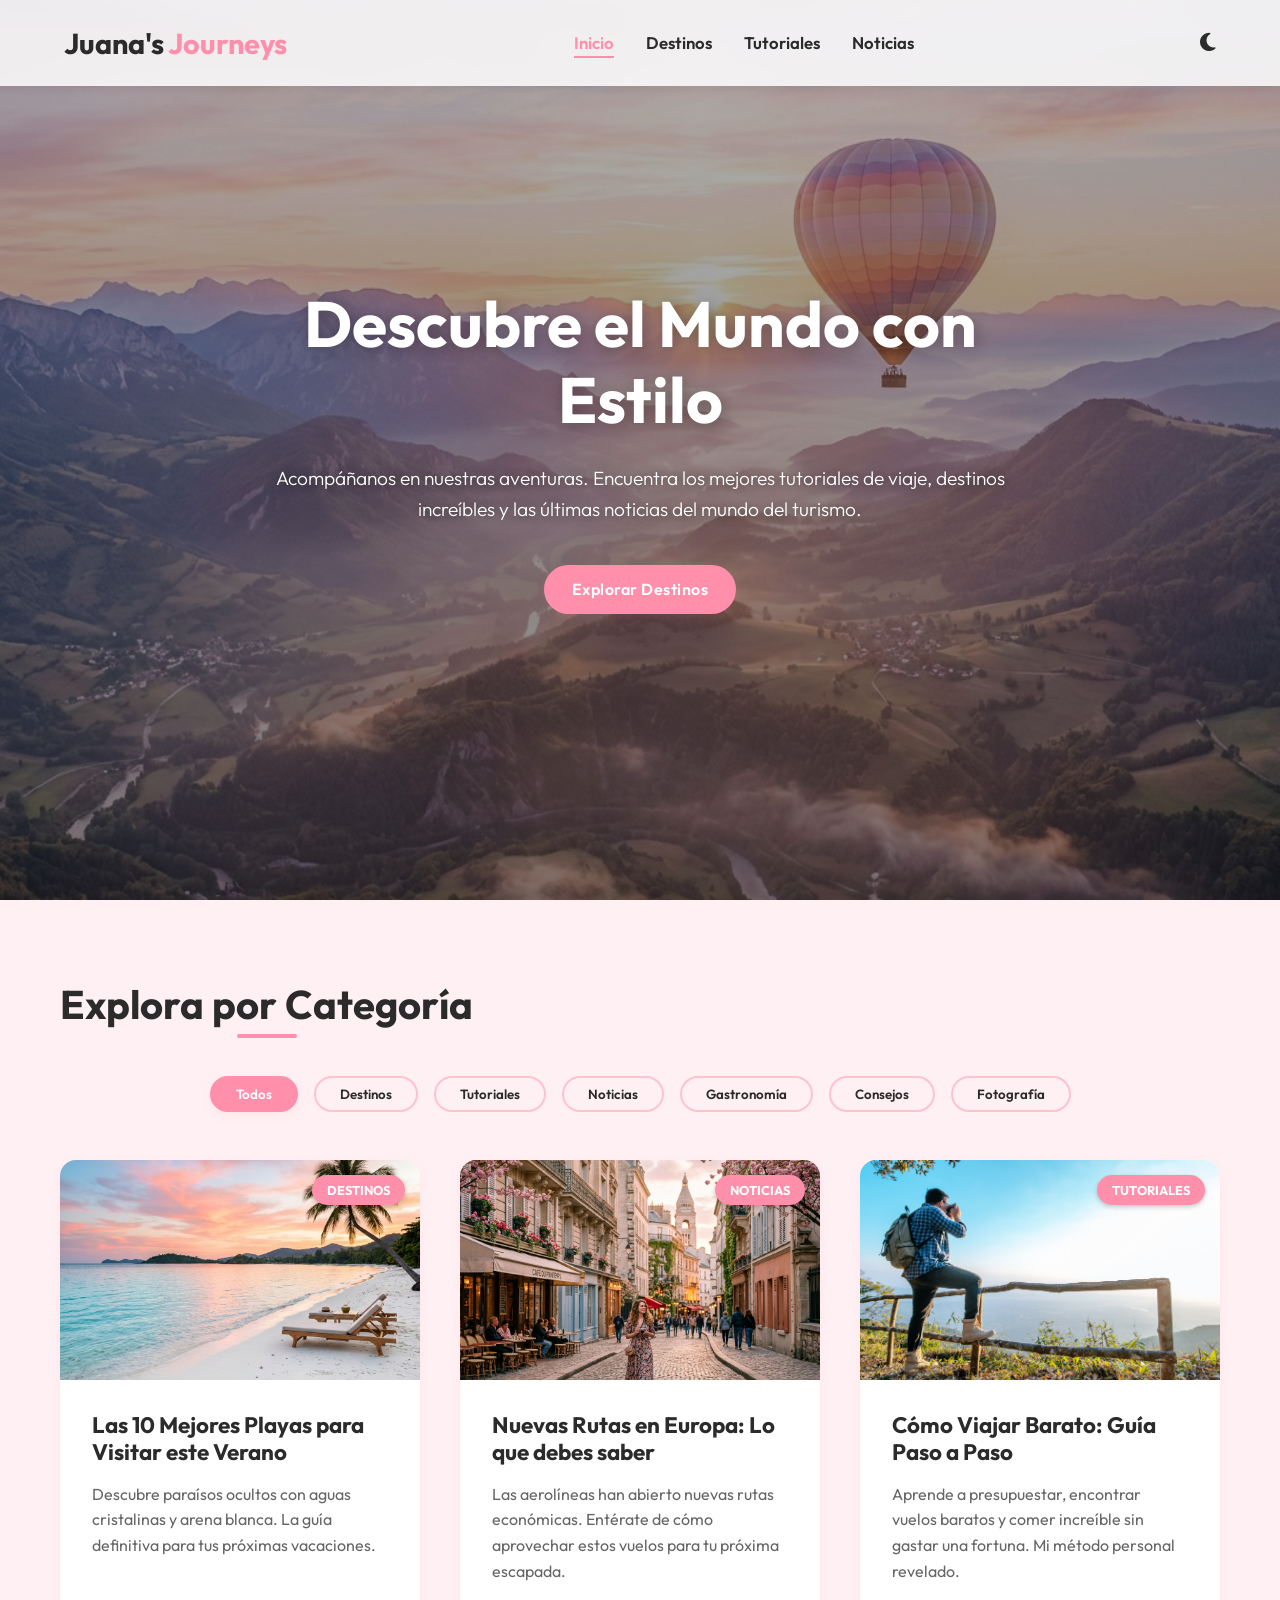
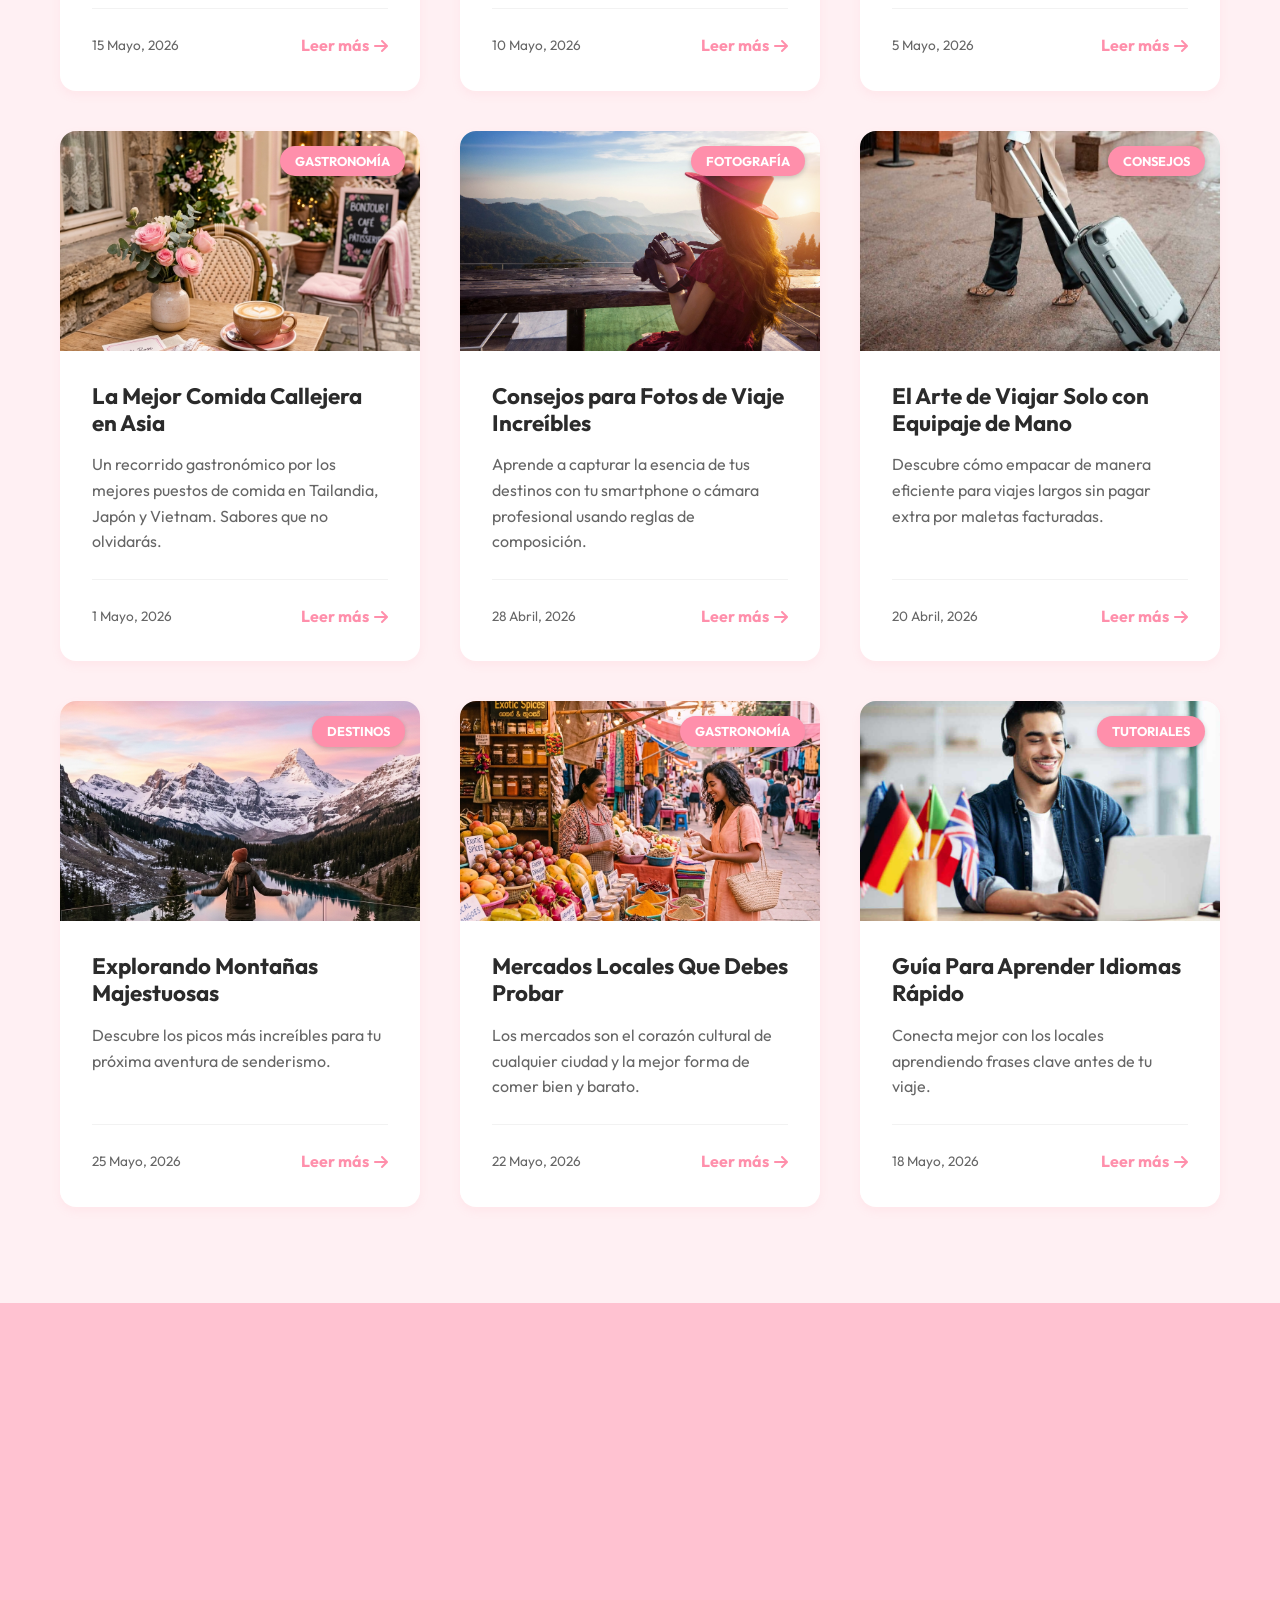
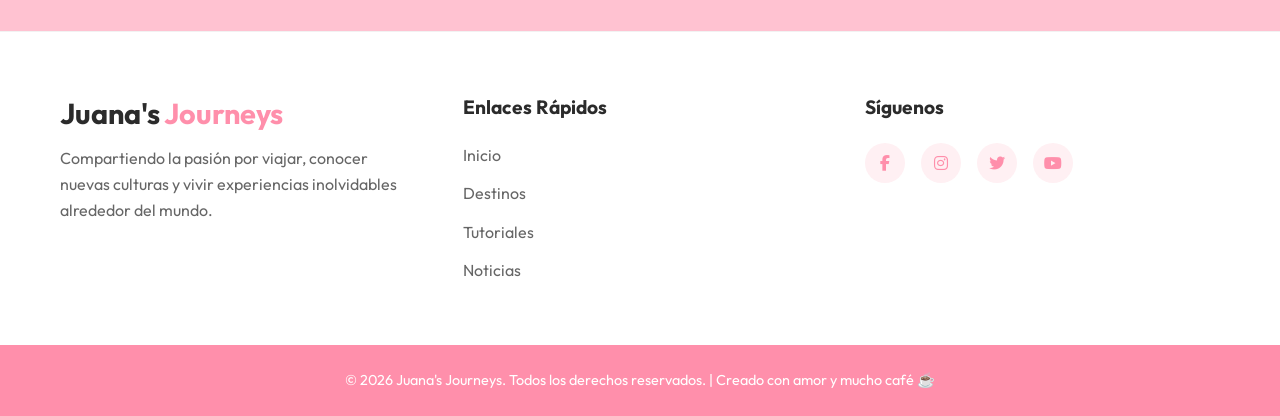
==== index.html @ 77679727 "Add files via upload" ====
<!DOCTYPE html>
<html lang="es">

<head>
    <meta charset="UTF-8">
    <meta name="viewport" content="width=device-width, initial-scale=1.0">
    <meta name="description"
        content="El blog de viajes con los mejores destinos, tutoriales y noticias. Descubre el mundo con estilo.">
    <meta name="keywords" content="viajes, turismo, destinos, blog de viajes, aventura">
    <title>Juana's Journeys | Blog de Viajes</title>
    <link href="https://fonts.googleapis.com/css2?family=Outfit:wght@300;400;600;700&display=swap" rel="stylesheet">
    <link rel="stylesheet" href="https://cdnjs.cloudflare.com/ajax/libs/font-awesome/6.4.0/css/all.min.css">
    <link rel="stylesheet" href="css/style.css">
</head>

<body>
    <header class="navbar">
        <div class="logo">Juana's <span>Journeys</span></div>
        <nav>
            <ul class="nav-links">
                <li><a href="#inicio" class="active">Inicio</a></li>
                <li><a href="#destinos">Destinos</a></li>
                <li><a href="#tutoriales">Tutoriales</a></li>
                <li><a href="#noticias">Noticias</a></li>
            </ul>
        </nav>
        <div class="nav-controls">
            <button id="theme-toggle" aria-label="Cambiar a modo oscuro">
                <i class="fas fa-moon"></i>
            </button>
            <div class="mobile-menu">
                <i class="fas fa-bars"></i>
            </div>
        </div>
    </header>

    <main>
        <!-- Hero Section -->
        <section id="inicio" class="hero">
            <div class="hero-content fade-in">
                <h1>Descubre el Mundo con Estilo</h1>
                <p>Acompáñanos en nuestras aventuras. Encuentra los mejores tutoriales de viaje, destinos increíbles y
                    las últimas noticias del mundo del turismo.</p>
                <a href="#destinos" class="btn-primary">Explorar Destinos</a>
            </div>
        </section>

        <!-- Filtros de Categorías -->
        <section class="categories container">
            <h2 class="section-title text-center">Explora por Categoría</h2>
            <div class="filter-buttons">
                <button class="filter-btn active" data-filter="all">Todos</button>
                <button class="filter-btn" data-filter="destinos">Destinos</button>
                <button class="filter-btn" data-filter="tutoriales">Tutoriales</button>
                <button class="filter-btn" data-filter="noticias">Noticias</button>
                <button class="filter-btn" data-filter="gastronomia">Gastronomía</button>
                <button class="filter-btn" data-filter="consejos">Consejos</button>
                <button class="filter-btn" data-filter="fotografia">Fotografía</button>
            </div>
        </section>

        <!-- Artículos -->
        <section id="destinos" class="articles container">
            <div class="grid">
                <!-- Artículo 1 -->
                <article class="card" data-category="destinos">
                    <div class="card-img-wrapper">
                        <img src="assets/images/beach.png" alt="Playa Paraíso" loading="lazy">
                        <span class="category-badge">Destinos</span>
                    </div>
                    <div class="card-content">
                        <h3>Las 10 Mejores Playas para Visitar este Verano</h3>
                        <p>Descubre paraísos ocultos con aguas cristalinas y arena blanca. La guía definitiva para tus
                            próximas vacaciones.</p>
                        <div class="card-footer">
                            <span class="date">15 Mayo, 2026</span>
                            <a href="playas.html" class="read-more">Leer más <i class="fas fa-arrow-right"></i></a>
                        </div>
                    </div>
                </article>

                <!-- Artículo 2 -->
                <article class="card" data-category="noticias">
                    <div class="card-img-wrapper">
                        <img src="assets/images/city.png" alt="Calle Europea" loading="lazy">
                        <span class="category-badge">Noticias</span>
                    </div>
                    <div class="card-content">
                        <h3>Nuevas Rutas en Europa: Lo que debes saber</h3>
                        <p>Las aerolíneas han abierto nuevas rutas económicas. Entérate de cómo aprovechar estos vuelos
                            para tu próxima escapada.</p>
                        <div class="card-footer">
                            <span class="date">10 Mayo, 2026</span>
                            <a href="rutas.html" class="read-more">Leer más <i class="fas fa-arrow-right"></i></a>
                        </div>
                    </div>
                </article>

                <!-- Artículo 3 -->
                <article class="card" data-category="tutoriales">
                    <div class="card-img-wrapper">
                        <img src="assets/images/Viajero.jpg" alt="Café acogedor" loading="lazy">
                        <span class="category-badge">Tutoriales</span>
                    </div>
                    <div class="card-content">
                        <h3>Cómo Viajar Barato: Guía Paso a Paso</h3>
                        <p>Aprende a presupuestar, encontrar vuelos baratos y comer increíble sin gastar una fortuna. Mi
                            método personal revelado.</p>
                        <div class="card-footer">
                            <span class="date">5 Mayo, 2026</span>
                            <a href="viajar-barato.html" class="read-more">Leer más <i
                                    class="fas fa-arrow-right"></i></a>
                        </div>
                    </div>
                </article>

                <!-- Artículo 4 -->
                <article class="card" data-category="gastronomia">
                    <div class="card-img-wrapper">
                        <img src="assets/images/cafe.png" alt="Comida callejera" loading="lazy">
                        <span class="category-badge">Gastronomía</span>
                    </div>
                    <div class="card-content">
                        <h3>La Mejor Comida Callejera en Asia</h3>
                        <p>Un recorrido gastronómico por los mejores puestos de comida en Tailandia, Japón y Vietnam.
                            Sabores que no olvidarás.</p>
                        <div class="card-footer">
                            <span class="date">1 Mayo, 2026</span>
                            <a href="comida.html" class="read-more">Leer más <i class="fas fa-arrow-right"></i></a>
                        </div>
                    </div>
                </article>

                <!-- Artículo 5 -->
                <article class="card" data-category="fotografia">
                    <div class="card-img-wrapper">
                        <img src="assets/images/FotoViaje.jpg" alt="Cámara fotográfica" loading="lazy">
                        <span class="category-badge">Fotografía</span>
                    </div>
                    <div class="card-content">
                        <h3>Consejos para Fotos de Viaje Increíbles</h3>
                        <p>Aprende a capturar la esencia de tus destinos con tu smartphone o cámara profesional usando
                            reglas de composición.</p>
                        <div class="card-footer">
                            <span class="date">28 Abril, 2026</span>
                            <a href="fotos.html" class="read-more">Leer más <i class="fas fa-arrow-right"></i></a>
                        </div>
                    </div>
                </article>

                <!-- Artículo 6 -->
                <article class="card" data-category="consejos">
                    <div class="card-img-wrapper">
                        <img src="assets/images/maletaSolo.jpg" alt="Equipaje ligero" loading="lazy">
                        <span class="category-badge">Consejos</span>
                    </div>
                    <div class="card-content">
                        <h3>El Arte de Viajar Solo con Equipaje de Mano</h3>
                        <p>Descubre cómo empacar de manera eficiente para viajes largos sin pagar extra por maletas
                            facturadas.</p>
                        <div class="card-footer">
                            <span class="date">20 Abril, 2026</span>
                            <a href="equipaje.html" class="read-more">Leer más <i class="fas fa-arrow-right"></i></a>
                        </div>
                    </div>
                </article>

                <!-- Artículo 7 -->
                <article class="card" data-category="destinos">
                    <div class="card-img-wrapper">
                        <img src="assets/images/mountain.png" alt="Montañas" loading="lazy">
                        <span class="category-badge">Destinos</span>
                    </div>
                    <div class="card-content">
                        <h3>Explorando Montañas Majestuosas</h3>
                        <p>Descubre los picos más increíbles para tu próxima aventura de senderismo.</p>
                        <div class="card-footer">
                            <span class="date">25 Mayo, 2026</span>
                            <a href="montanas.html" class="read-more">Leer más <i class="fas fa-arrow-right"></i></a>
                        </div>
                    </div>
                </article>

                <!-- Artículo 8 -->
                <article class="card" data-category="gastronomia">
                    <div class="card-img-wrapper">
                        <img src="assets/images/market.png" alt="Mercado" loading="lazy">
                        <span class="category-badge">Gastronomía</span>
                    </div>
                    <div class="card-content">
                        <h3>Mercados Locales Que Debes Probar</h3>
                        <p>Los mercados son el corazón cultural de cualquier ciudad y la mejor forma de comer bien y
                            barato.</p>
                        <div class="card-footer">
                            <span class="date">22 Mayo, 2026</span>
                            <a href="mercados.html" class="read-more">Leer más <i class="fas fa-arrow-right"></i></a>
                        </div>
                    </div>
                </article>

                <!-- Artículo 9 -->
                <article class="card" data-category="tutoriales">
                    <div class="card-img-wrapper">
                        <img src="assets/images/aprenderidiomas.jpg" alt="Café y estudio" loading="lazy">
                        <span class="category-badge">Tutoriales</span>
                    </div>
                    <div class="card-content">
                        <h3>Guía Para Aprender Idiomas Rápido</h3>
                        <p>Conecta mejor con los locales aprendiendo frases clave antes de tu viaje.</p>
                        <div class="card-footer">
                            <span class="date">18 Mayo, 2026</span>
                            <a href="idiomas.html" class="read-more">Leer más <i class="fas fa-arrow-right"></i></a>
                        </div>
                    </div>
                </article>
            </div>
        </section>

        <!-- Newsletter Section -->
        <section class="newsletter">
            <div class="container text-center fade-in">
                <h2>Únete a nuestra comunidad</h2>
                <p>Recibe los mejores consejos, noticias y ofertas de viaje directamente en tu correo.</p>
                <form class="newsletter-form">
                    <input type="email" placeholder="Tu correo electrónico" required>
                    <button type="submit" class="btn-primary">Suscribirse</button>
                </form>
            </div>
        </section>
    </main>

    <footer>
        <div class="container footer-content">
            <div class="footer-brand">
                <h2>Juana's <span>Journeys</span></h2>
                <p>Compartiendo la pasión por viajar, conocer nuevas culturas y vivir experiencias inolvidables
                    alrededor del mundo.</p>
            </div>
            <div class="footer-links">
                <h3>Enlaces Rápidos</h3>
                <ul>
                    <li><a href="#inicio">Inicio</a></li>
                    <li><a href="#destinos">Destinos</a></li>
                    <li><a href="#tutoriales">Tutoriales</a></li>
                    <li><a href="#noticias">Noticias</a></li>
                </ul>
            </div>
            <div class="footer-social">
                <h3>Síguenos</h3>
                <div class="social-icons">
                    <a href="https://facebook.com" target="_blank" aria-label="Facebook"><i
                            class="fab fa-facebook-f"></i></a>
                    <a href="https://instagram.com" target="_blank" aria-label="Instagram"><i
                            class="fab fa-instagram"></i></a>
                    <a href="https://twitter.com" target="_blank" aria-label="Twitter"><i
                            class="fab fa-twitter"></i></a>
                    <a href="https://youtube.com" target="_blank" aria-label="YouTube"><i
                            class="fab fa-youtube"></i></a>
                </div>
            </div>
        </div>
        <div class="footer-bottom">
            <p>&copy; 2026 Juana's Journeys. Todos los derechos reservados. | Creado con amor y mucho café ☕</p>
        </div>
    </footer>

    <script src="js/script.js"></script>
</body>

</html>
---- css/style.css ----
/* 
  ===========================================
  DESIGN SYSTEM & VARIABLES
  ===========================================
*/
:root {
    /* Color Palette - Light Mode (Pastel Pink Theme) */
    --primary-color: #FF8FAB; /* Vibrant pastel pink */
    --primary-light: #FFC2D1; /* Lighter pink for hover/backgrounds */
    --primary-dark: #FB6F92; /* Darker pink for active states */
    
    --bg-color: #FFF0F3; /* Very light pink background */
    --bg-card: #FFFFFF; /* White for cards */
    --bg-navbar: rgba(255, 255, 255, 0.85);
    
    --text-color: #2b2b2b;
    --text-light: #666666;
    
    --shadow-sm: 0 4px 10px rgba(255, 143, 171, 0.1);
    --shadow-md: 0 10px 25px rgba(255, 143, 171, 0.2);
    --shadow-lg: 0 20px 40px rgba(255, 143, 171, 0.25);
    
    --transition: all 0.3s cubic-bezier(0.25, 0.8, 0.25, 1);
    --border-radius: 16px;
    
    /* Typography */
    --font-main: 'Outfit', sans-serif;
}

/* Dark Mode Variables */
[data-theme="dark"] {
    --primary-color: #FF8FAB;
    --primary-light: #FB6F92;
    --primary-dark: #FFE5EC;
    
    --bg-color: #121212;
    --bg-card: #1e1e1e;
    --bg-navbar: rgba(18, 18, 18, 0.85);
    
    --text-color: #f1f1f1;
    --text-light: #b3b3b3;
    
    --shadow-sm: 0 4px 10px rgba(0, 0, 0, 0.3);
    --shadow-md: 0 10px 25px rgba(0, 0, 0, 0.5);
    --shadow-lg: 0 20px 40px rgba(0, 0, 0, 0.6);
}

/* 
  ===========================================
  RESET & GLOBAL STYLES
  ===========================================
*/
* {
    margin: 0;
    padding: 0;
    box-sizing: border-box;
}

html {
    scroll-behavior: smooth;
}

body {
    font-family: var(--font-main);
    background-color: var(--bg-color);
    color: var(--text-color);
    line-height: 1.6;
    transition: background-color var(--transition), color var(--transition);
}

a {
    text-decoration: none;
    color: inherit;
    transition: color var(--transition);
}

ul {
    list-style: none;
}

img {
    max-width: 100%;
    display: block;
}

.container {
    max-width: 1200px;
    margin: 0 auto;
    padding: 0 20px;
}

.text-center {
    text-align: center;
}

/* Buttons */
.btn-primary {
    display: inline-block;
    background-color: var(--primary-color);
    color: #fff;
    padding: 12px 28px;
    border-radius: 30px;
    font-weight: 600;
    letter-spacing: 0.5px;
    border: none;
    cursor: pointer;
    transition: var(--transition);
    box-shadow: var(--shadow-sm);
}

.btn-primary:hover {
    background-color: var(--primary-dark);
    transform: translateY(-2px);
    box-shadow: var(--shadow-md);
    color: #fff;
}

/* 
  ===========================================
  TYPOGRAPHY
  ===========================================
*/
h1, h2, h3, h4 {
    font-weight: 700;
    line-height: 1.2;
    margin-bottom: 1rem;
}

.section-title {
    font-size: 2.5rem;
    margin-bottom: 3rem;
    position: relative;
    display: inline-block;
}

.section-title::after {
    content: '';
    position: absolute;
    bottom: -10px;
    left: 50%;
    transform: translateX(-50%);
    width: 60px;
    height: 4px;
    background-color: var(--primary-color);
    border-radius: 2px;
}

/* 
  ===========================================
  NAVBAR
  ===========================================
*/
.navbar {
    position: fixed;
    top: 0;
    left: 0;
    width: 100%;
    display: flex;
    justify-content: space-between;
    align-items: center;
    padding: 20px 5%;
    background-color: var(--bg-navbar);
    backdrop-filter: blur(10px);
    -webkit-backdrop-filter: blur(10px);
    z-index: 1000;
    box-shadow: 0 2px 10px rgba(0, 0, 0, 0.05);
    transition: padding var(--transition), background-color var(--transition);
}

.navbar.scrolled {
    padding: 12px 5%;
    box-shadow: var(--shadow-sm);
}

.logo {
    font-size: 1.8rem;
    font-weight: 700;
    color: var(--text-color);
}

.logo span {
    color: var(--primary-color);
}

.nav-links {
    display: flex;
    gap: 2rem;
}

.nav-links a {
    font-weight: 600;
    font-size: 1.05rem;
    position: relative;
}

.nav-links a::after {
    content: '';
    position: absolute;
    bottom: -5px;
    left: 0;
    width: 0;
    height: 2px;
    background-color: var(--primary-color);
    transition: var(--transition);
}

.nav-links a:hover::after,
.nav-links a.active::after {
    width: 100%;
}

.nav-links a:hover,
.nav-links a.active {
    color: var(--primary-color);
}

.nav-controls {
    display: flex;
    align-items: center;
    gap: 1.5rem;
}

#theme-toggle {
    background: none;
    border: none;
    font-size: 1.3rem;
    color: var(--text-color);
    cursor: pointer;
    transition: var(--transition);
}

#theme-toggle:hover {
    color: var(--primary-color);
    transform: rotate(15deg);
}

.mobile-menu {
    display: none;
    font-size: 1.5rem;
    cursor: pointer;
}

/* 
  ===========================================
  HERO SECTION
  ===========================================
*/
.hero {
    height: 100vh;
    min-height: 600px;
    background-image: linear-gradient(rgba(0, 0, 0, 0.3), rgba(0, 0, 0, 0.5)), url('../assets/images/hero.png');
    background-size: cover;
    background-position: center;
    background-attachment: fixed;
    display: flex;
    align-items: center;
    justify-content: center;
    text-align: center;
    padding: 0 20px;
    position: relative;
    margin-bottom: 5rem;
}

.hero-content {
    max-width: 800px;
    color: #fff;
}

.hero h1 {
    font-size: clamp(3rem, 5vw, 5rem);
    margin-bottom: 1.5rem;
    text-shadow: 2px 2px 15px rgba(0,0,0,0.3);
}

.hero p {
    font-size: 1.2rem;
    margin-bottom: 2.5rem;
    text-shadow: 1px 1px 10px rgba(0,0,0,0.5);
    font-weight: 300;
}

/* 
  ===========================================
  CATEGORIES & FILTERS
  ===========================================
*/
.categories {
    margin-bottom: 3rem;
}

.filter-buttons {
    display: flex;
    justify-content: center;
    flex-wrap: wrap;
    gap: 1rem;
}

.filter-btn {
    padding: 8px 24px;
    background-color: transparent;
    border: 2px solid var(--primary-light);
    color: var(--text-color);
    border-radius: 30px;
    font-family: inherit;
    font-weight: 600;
    cursor: pointer;
    transition: var(--transition);
}

.filter-btn:hover,
.filter-btn.active {
    background-color: var(--primary-color);
    border-color: var(--primary-color);
    color: #fff;
    box-shadow: var(--shadow-sm);
}

/* 
  ===========================================
  ARTICLES GRID (CARDS)
  ===========================================
*/
.articles {
    margin-bottom: 6rem;
}

.grid {
    display: grid;
    grid-template-columns: repeat(auto-fill, minmax(320px, 1fr));
    gap: 2.5rem;
}

.card {
    background-color: var(--bg-card);
    border-radius: var(--border-radius);
    overflow: hidden;
    box-shadow: var(--shadow-sm);
    transition: var(--transition);
    display: flex;
    flex-direction: column;
    height: 100%;
}

.card:hover {
    transform: translateY(-10px);
    box-shadow: var(--shadow-lg);
}

.card-img-wrapper {
    position: relative;
    height: 220px;
    overflow: hidden;
}

.card-img-wrapper img {
    width: 100%;
    height: 100%;
    object-fit: cover;
    transition: transform 0.5s ease;
}

.card:hover .card-img-wrapper img {
    transform: scale(1.05);
}

.category-badge {
    position: absolute;
    top: 15px;
    right: 15px;
    background-color: var(--primary-color);
    color: #fff;
    padding: 5px 15px;
    border-radius: 20px;
    font-size: 0.8rem;
    font-weight: 700;
    text-transform: uppercase;
    box-shadow: 0 2px 5px rgba(0,0,0,0.2);
}

.card-content {
    padding: 2rem;
    flex-grow: 1;
    display: flex;
    flex-direction: column;
}

.card-content h3 {
    font-size: 1.4rem;
    margin-bottom: 1rem;
}

.card-content p {
    color: var(--text-light);
    margin-bottom: 1.5rem;
    flex-grow: 1;
}

.card-footer {
    display: flex;
    justify-content: space-between;
    align-items: center;
    border-top: 1px solid rgba(0,0,0,0.05);
    padding-top: 1.5rem;
    margin-top: auto;
}

[data-theme="dark"] .card-footer {
    border-top: 1px solid rgba(255,255,255,0.05);
}

.date {
    font-size: 0.85rem;
    color: var(--text-light);
}

.read-more {
    font-weight: 700;
    color: var(--primary-color);
    display: flex;
    align-items: center;
    gap: 5px;
}

.read-more i {
    transition: transform 0.3s ease;
}

.read-more:hover i {
    transform: translateX(5px);
}

/* 
  ===========================================
  NEWSLETTER
  ===========================================
*/
.newsletter {
    background-color: var(--primary-light);
    padding: 5rem 0;
    color: #2b2b2b; /* Siempre oscuro para contraste */
}

[data-theme="dark"] .newsletter {
    background-color: #2d1b20;
    color: #f1f1f1;
}

.newsletter h2 {
    font-size: 2.2rem;
    margin-bottom: 1rem;
}

.newsletter p {
    margin-bottom: 2rem;
    font-size: 1.1rem;
}

.newsletter-form {
    display: flex;
    justify-content: center;
    gap: 10px;
    max-width: 500px;
    margin: 0 auto;
}

.newsletter-form input {
    flex-grow: 1;
    padding: 15px 20px;
    border: none;
    border-radius: 30px;
    font-family: inherit;
    font-size: 1rem;
    outline: none;
    box-shadow: var(--shadow-sm);
}

/* 
  ===========================================
  FOOTER
  ===========================================
*/
footer {
    background-color: #ffffff;
    padding-top: 4rem;
    border-top: 1px solid rgba(0,0,0,0.05);
}

[data-theme="dark"] footer {
    background-color: #1a1a1a;
    border-top: 1px solid rgba(255,255,255,0.05);
}

.footer-content {
    display: grid;
    grid-template-columns: repeat(auto-fit, minmax(250px, 1fr));
    gap: 3rem;
    margin-bottom: 3rem;
}

.footer-brand h2 {
    font-size: 1.8rem;
    margin-bottom: 1rem;
}

.footer-brand span {
    color: var(--primary-color);
}

.footer-brand p {
    color: var(--text-light);
}

.footer-links h3, .footer-social h3 {
    margin-bottom: 1.5rem;
    font-size: 1.2rem;
}

.footer-links ul li {
    margin-bottom: 0.8rem;
}

.footer-links a {
    color: var(--text-light);
}

.footer-links a:hover {
    color: var(--primary-color);
    padding-left: 5px;
}

.social-icons {
    display: flex;
    gap: 1rem;
}

.social-icons a {
    display: flex;
    align-items: center;
    justify-content: center;
    width: 40px;
    height: 40px;
    background-color: var(--bg-color);
    border-radius: 50%;
    color: var(--primary-color);
    transition: var(--transition);
}

.social-icons a:hover {
    background-color: var(--primary-color);
    color: #fff;
    transform: translateY(-3px);
}

.footer-bottom {
    text-align: center;
    padding: 1.5rem;
    background-color: var(--primary-color);
    color: #fff;
    font-size: 0.9rem;
}

/* 
  ===========================================
  ANIMATIONS
  ===========================================
*/
.fade-in {
    opacity: 0;
    transform: translateY(30px);
    transition: opacity 0.8s ease, transform 0.8s ease;
}

.fade-in.appear {
    opacity: 1;
    transform: translateY(0);
}

/* 
  ===========================================
  RESPONSIVE
  ===========================================
*/
@media (max-width: 768px) {
    .nav-links {
        display: none;
    }
    
    .mobile-menu {
        display: block;
    }
    
    .newsletter-form {
        flex-direction: column;
    }
    
    .newsletter-form button {
        width: 100%;
    }
}
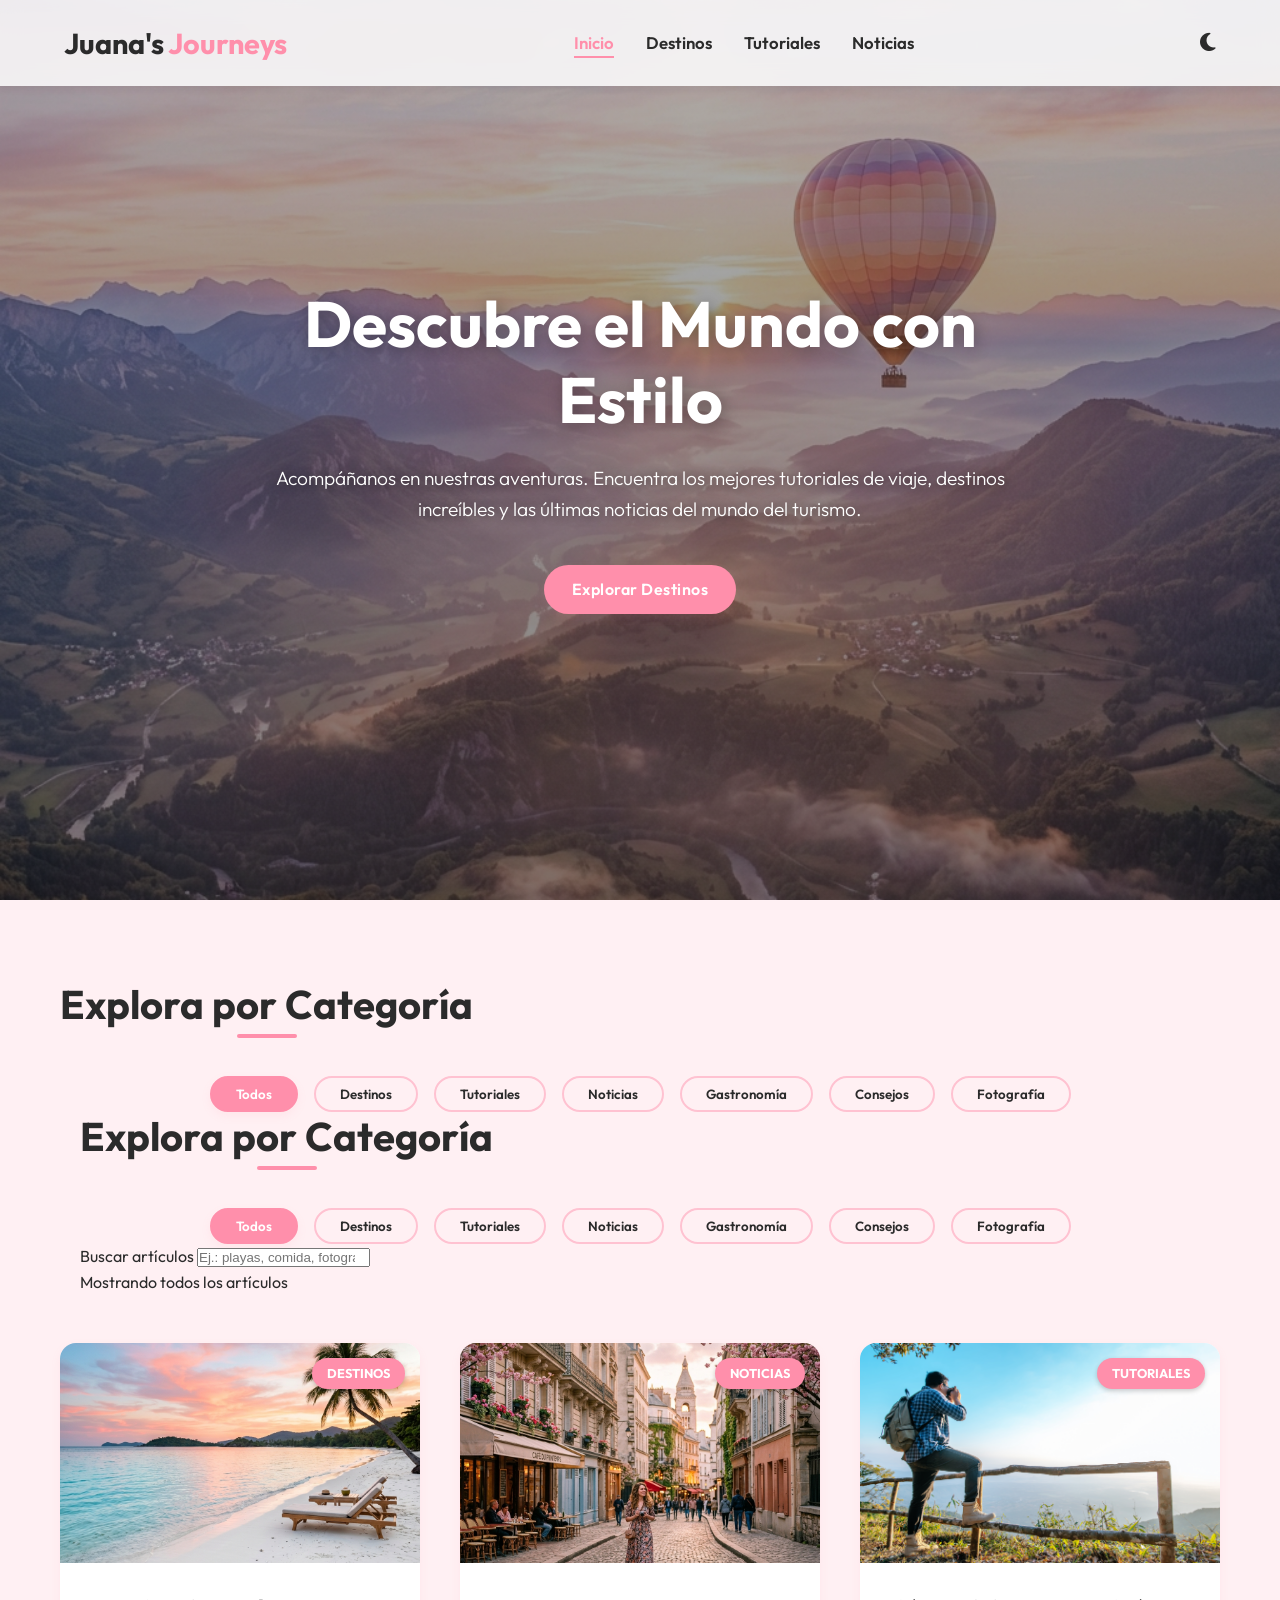
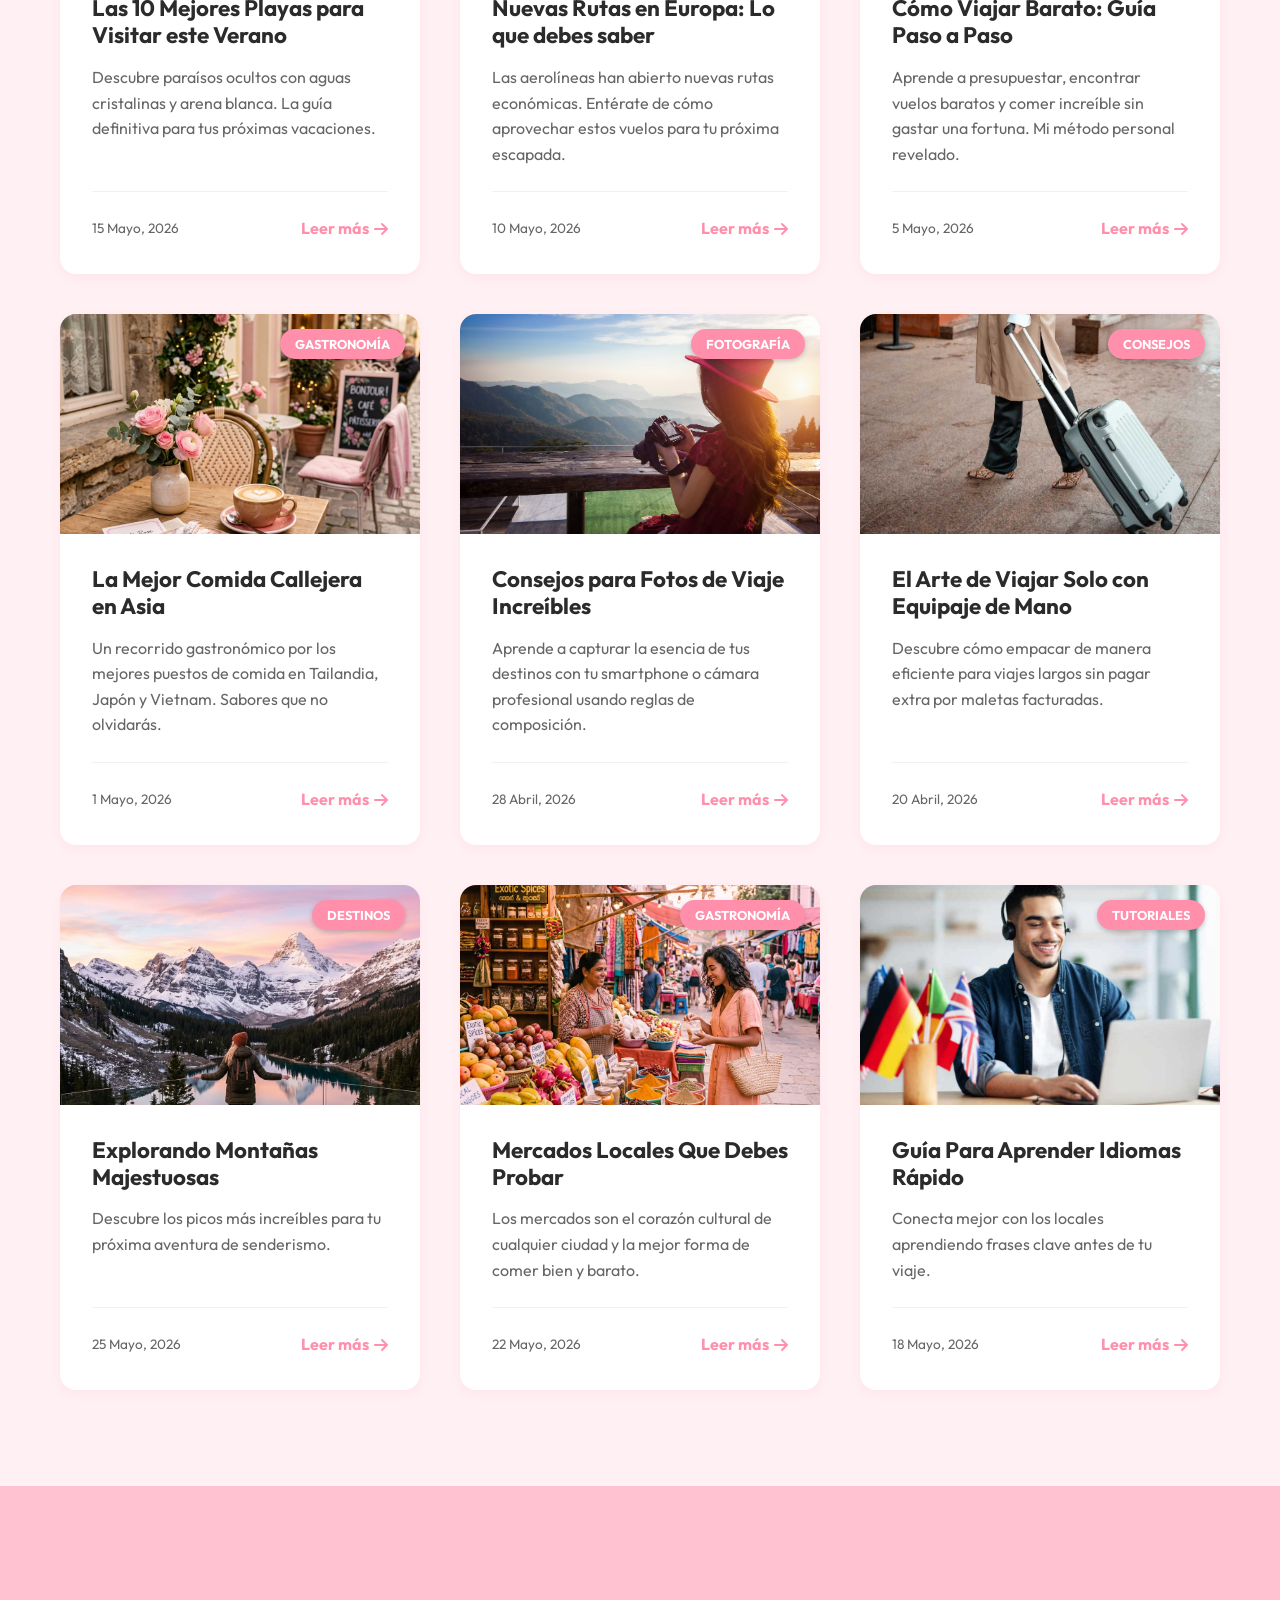
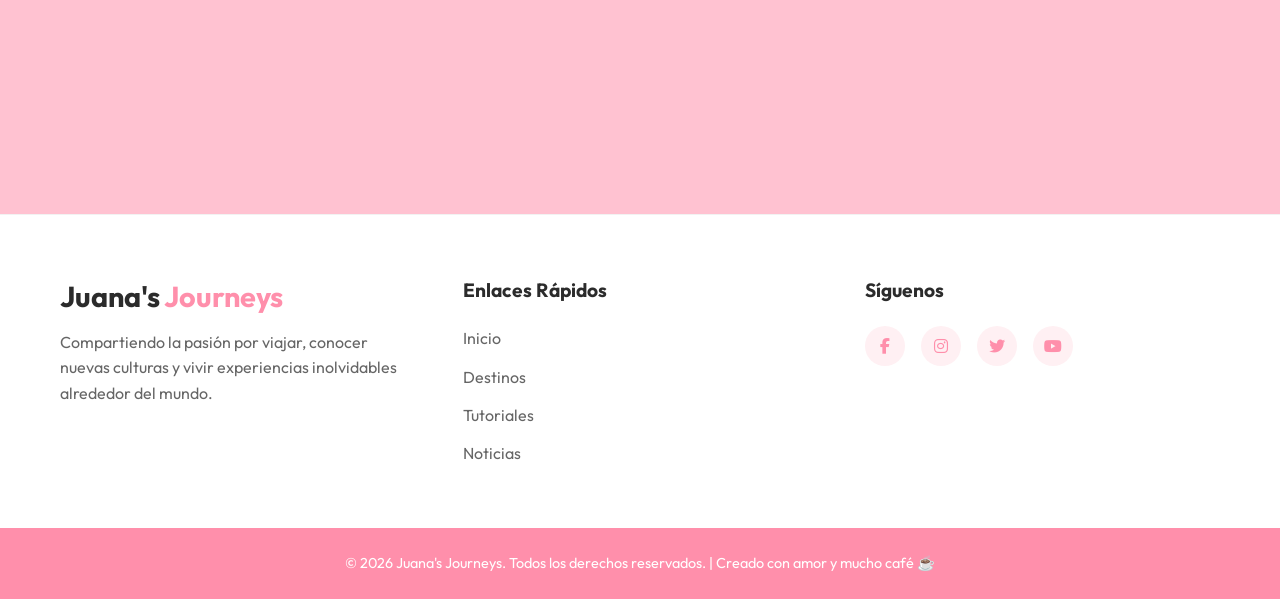
==== commit 77f69c68: "Update index.html" ====
--- a/index.html
+++ b/index.html
@@ -57,6 +57,41 @@
                 <button class="filter-btn" data-filter="consejos">Consejos</button>
                 <button class="filter-btn" data-filter="fotografia">Fotografía</button>
             </div>
+            
+        <!-- Filtros de Categorías y Buscador -->
+        <section class="categories container">
+            <h2 class="section-title text-center">Explora por Categoría</h2>
+
+            <div class="filter-buttons">
+                <button class="filter-btn active" data-filter="all">Todos</button>
+                <button class="filter-btn" data-filter="destinos">Destinos</button>
+                <button class="filter-btn" data-filter="tutoriales">Tutoriales</button>
+                <button class="filter-btn" data-filter="noticias">Noticias</button>
+                <button class="filter-btn" data-filter="gastronomia">Gastronomía</button>
+                <button class="filter-btn" data-filter="consejos">Consejos</button>
+                <button class="filter-btn" data-filter="fotografia">Fotografía</button>
+            </div>
+
+            <!-- Buscador de artículos -->
+            <div class="article-search">
+                <label for="search-input">Buscar artículos</label>
+                <input
+                    type="search"
+                    id="search-input"
+                    placeholder="Ej.: playas, comida, fotografía..."
+                    autocomplete="off"
+                >
+                <p id="results-count" aria-live="polite">
+                    Mostrando todos los artículos
+                </p>
+            </div>
+
+            <!-- Mensaje cuando no hay resultados -->
+            <p id="no-results" role="status" hidden>
+                No encontramos artículos con esos criterios.
+                Prueba otra búsqueda o selecciona otra categoría.
+            </p>
+        </section>
         </section>
 
         <!-- Artículos -->
@@ -267,4 +302,4 @@
     <script src="js/script.js"></script>
 </body>
 
-</html>+</html>
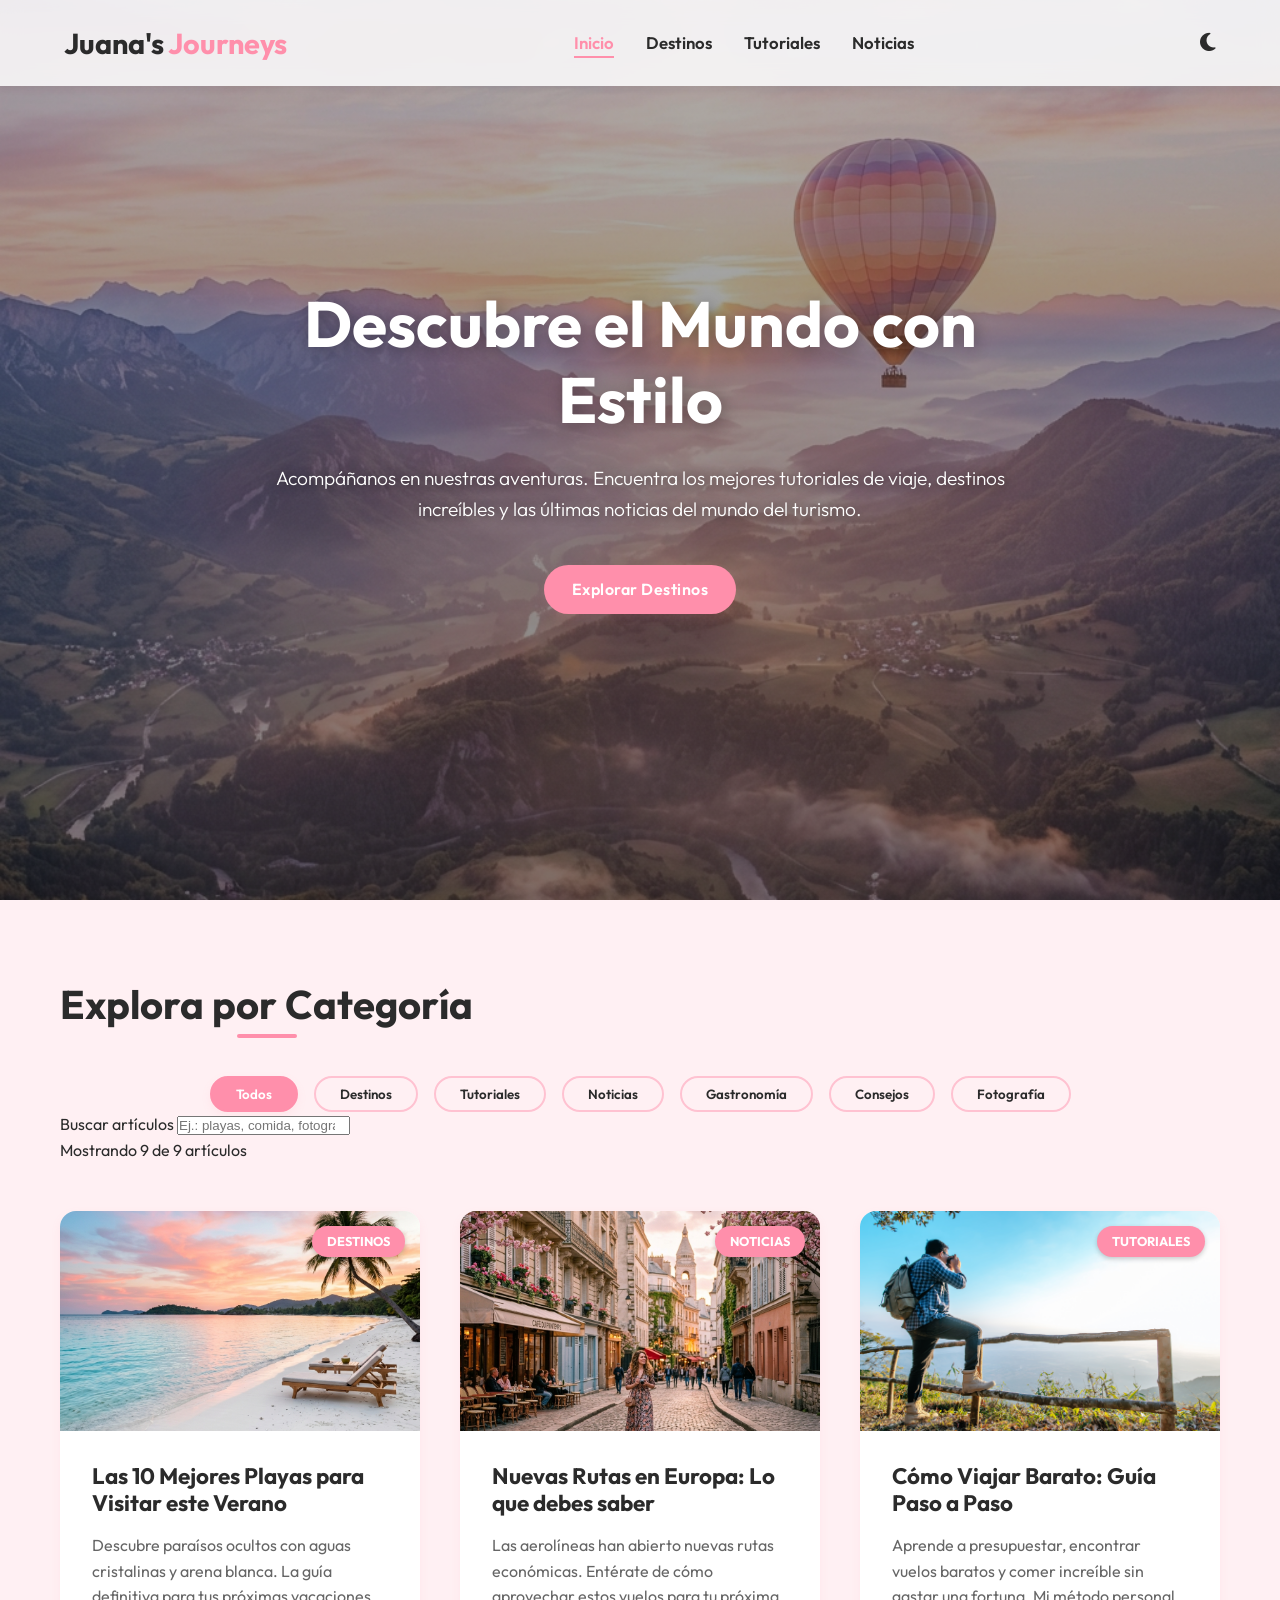
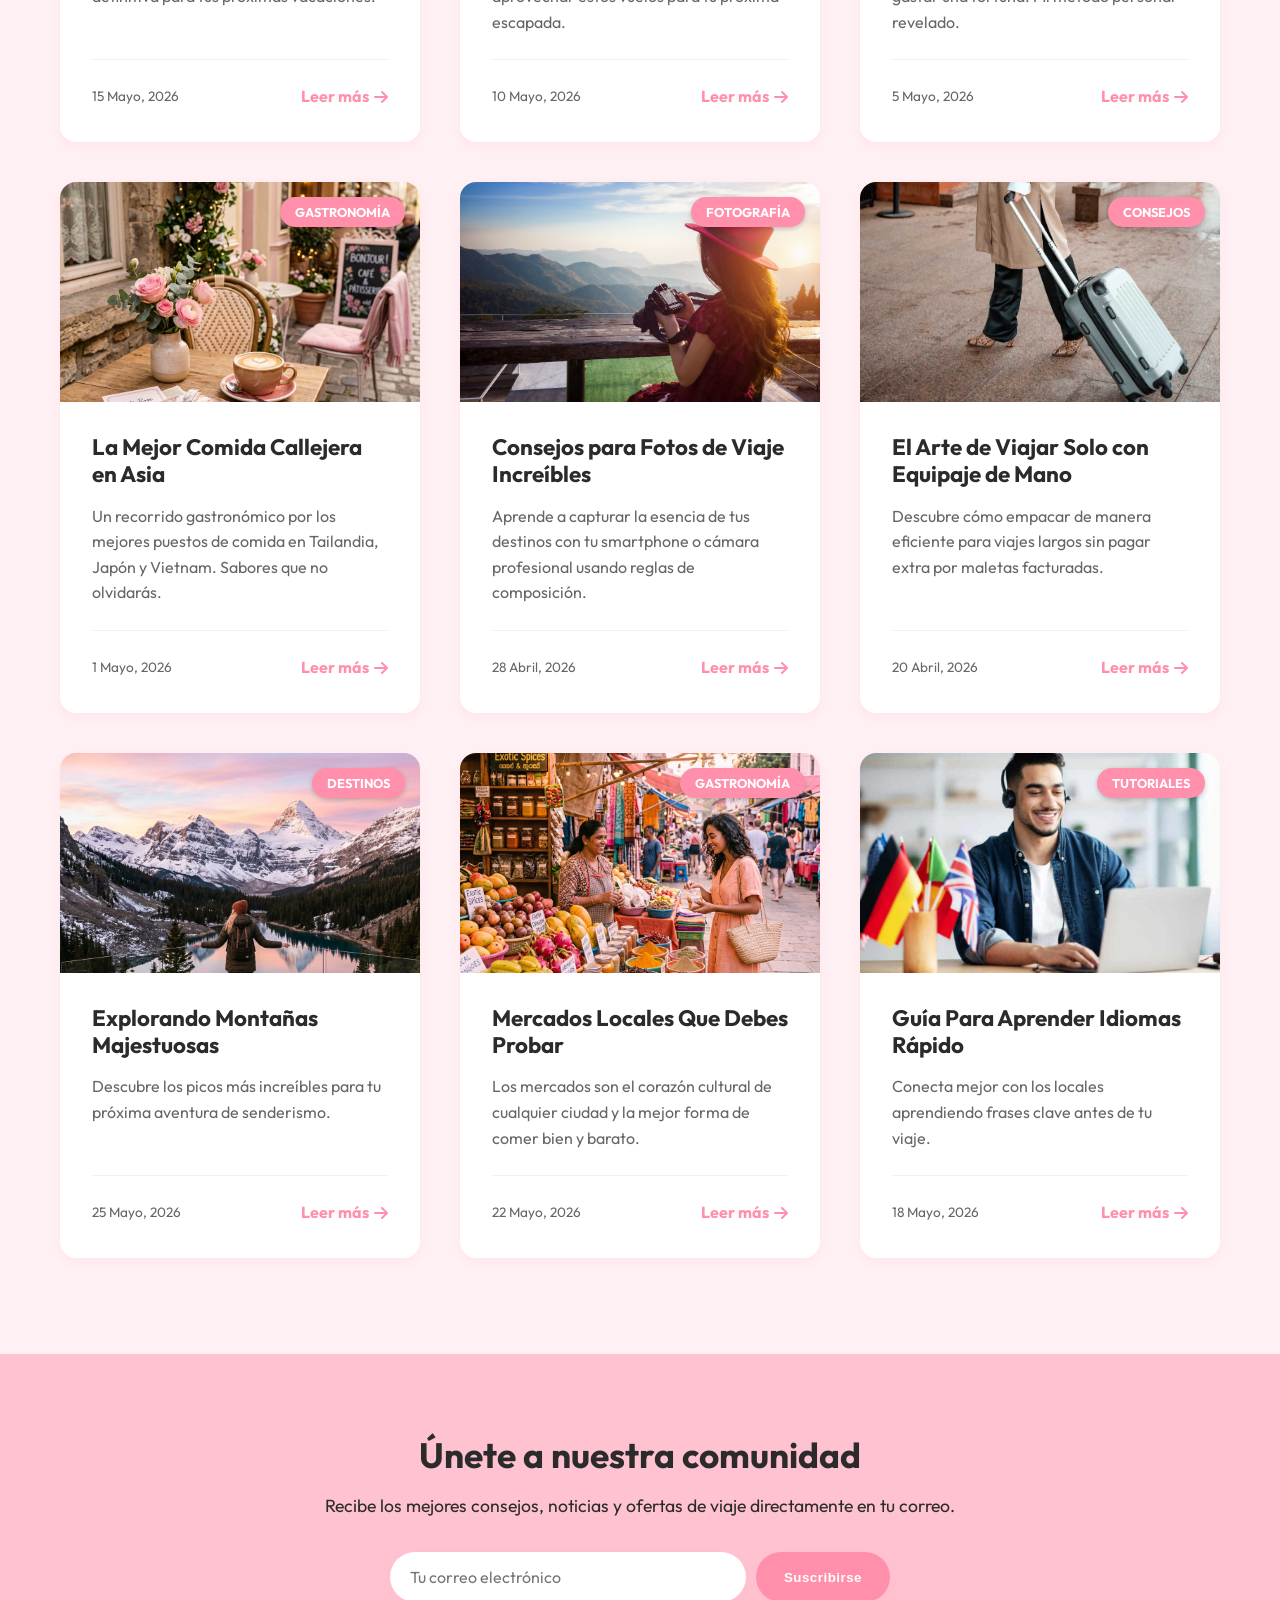
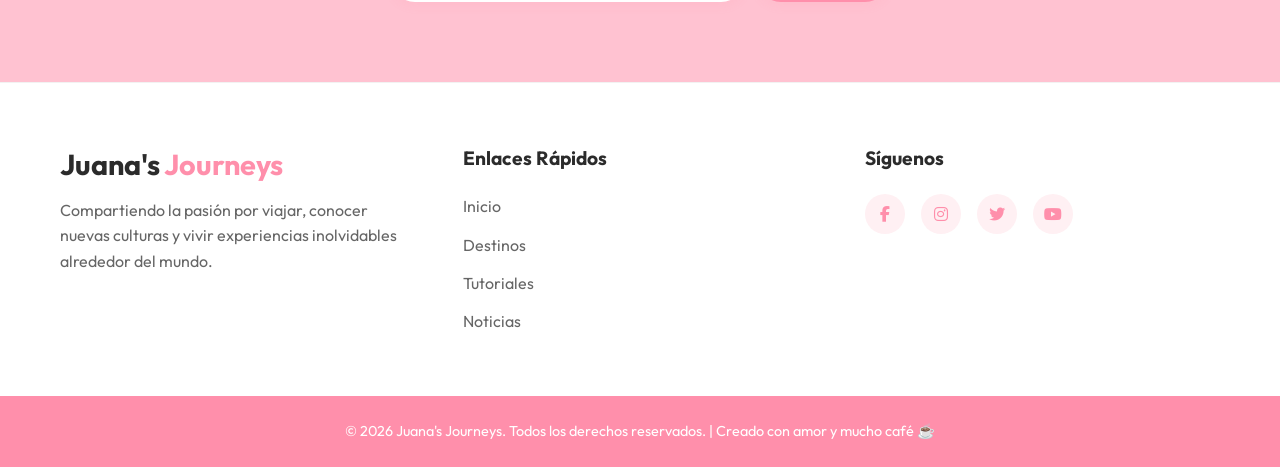
==== commit 76b15f8b: "Update index.html" ====
--- a/index.html
+++ b/index.html
@@ -44,19 +44,6 @@
                 <a href="#destinos" class="btn-primary">Explorar Destinos</a>
             </div>
         </section>
-
-        <!-- Filtros de Categorías -->
-        <section class="categories container">
-            <h2 class="section-title text-center">Explora por Categoría</h2>
-            <div class="filter-buttons">
-                <button class="filter-btn active" data-filter="all">Todos</button>
-                <button class="filter-btn" data-filter="destinos">Destinos</button>
-                <button class="filter-btn" data-filter="tutoriales">Tutoriales</button>
-                <button class="filter-btn" data-filter="noticias">Noticias</button>
-                <button class="filter-btn" data-filter="gastronomia">Gastronomía</button>
-                <button class="filter-btn" data-filter="consejos">Consejos</button>
-                <button class="filter-btn" data-filter="fotografia">Fotografía</button>
-            </div>
             
         <!-- Filtros de Categorías y Buscador -->
         <section class="categories container">
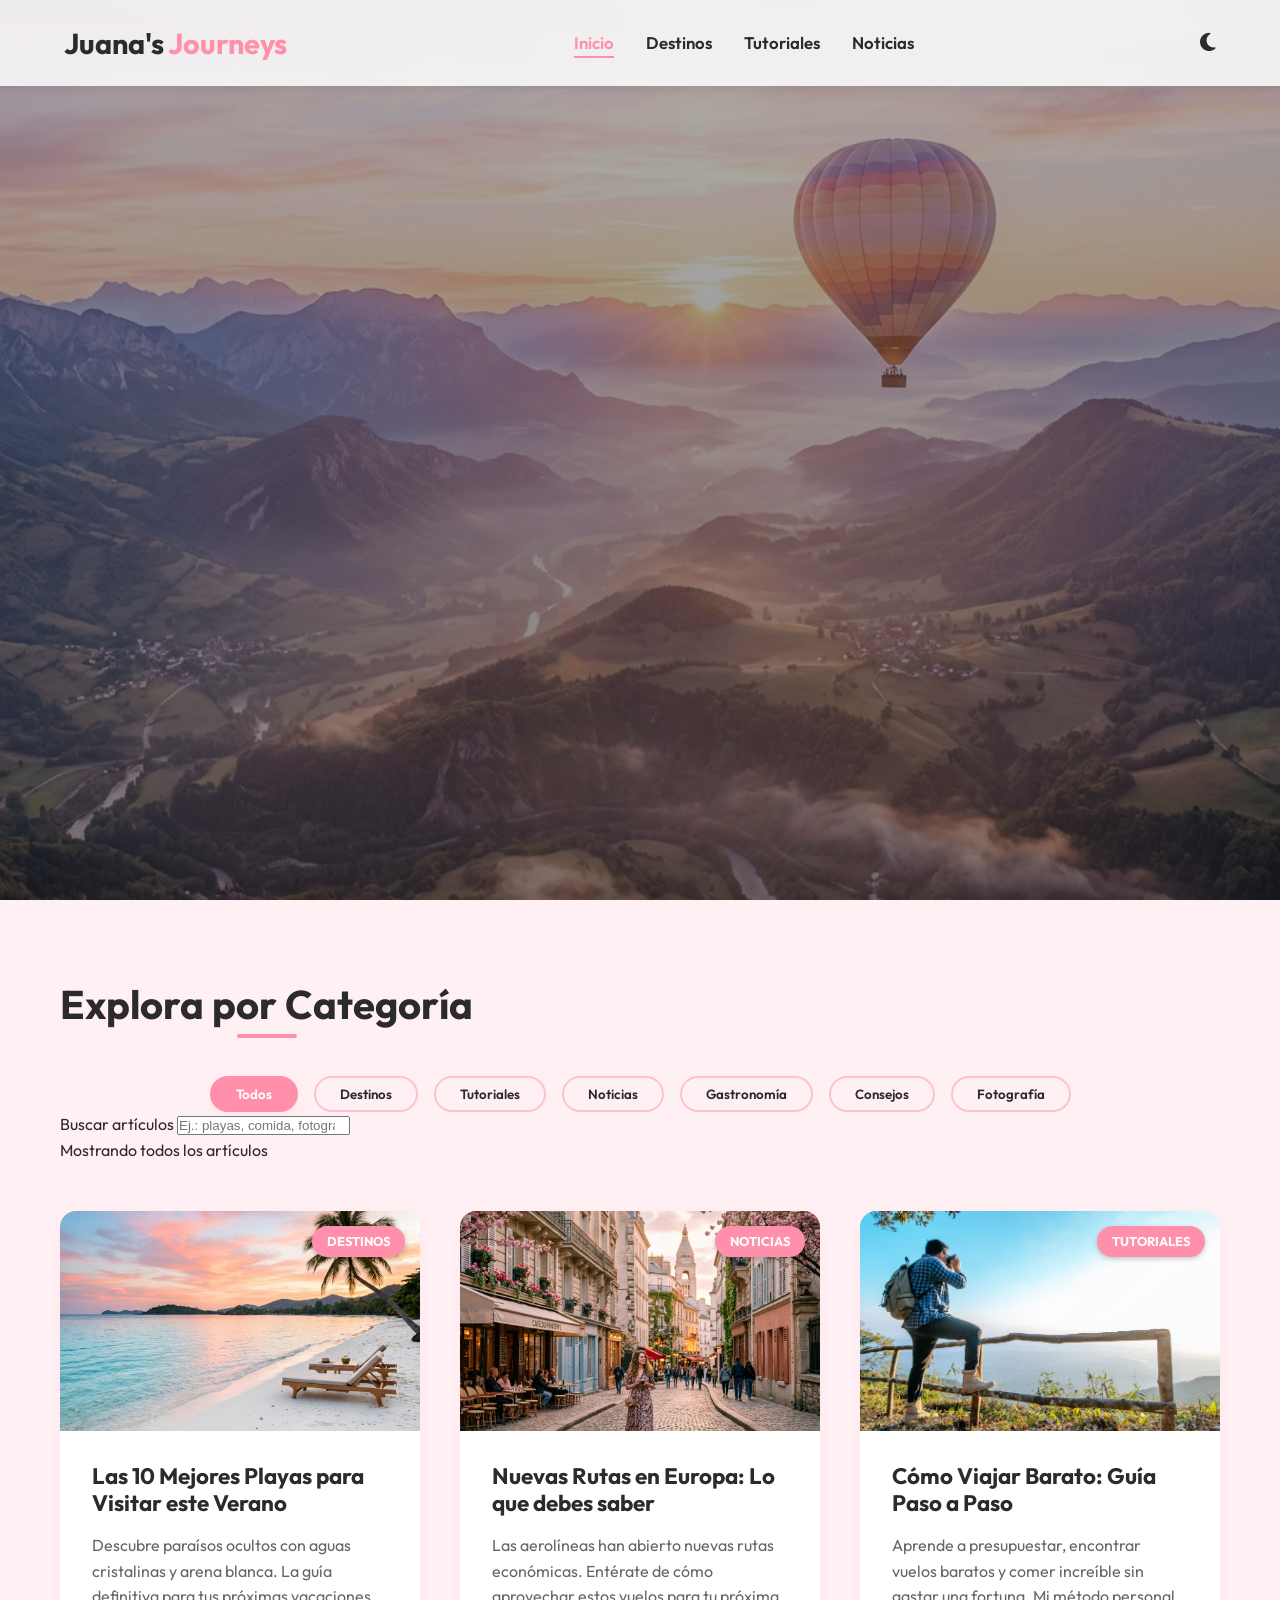
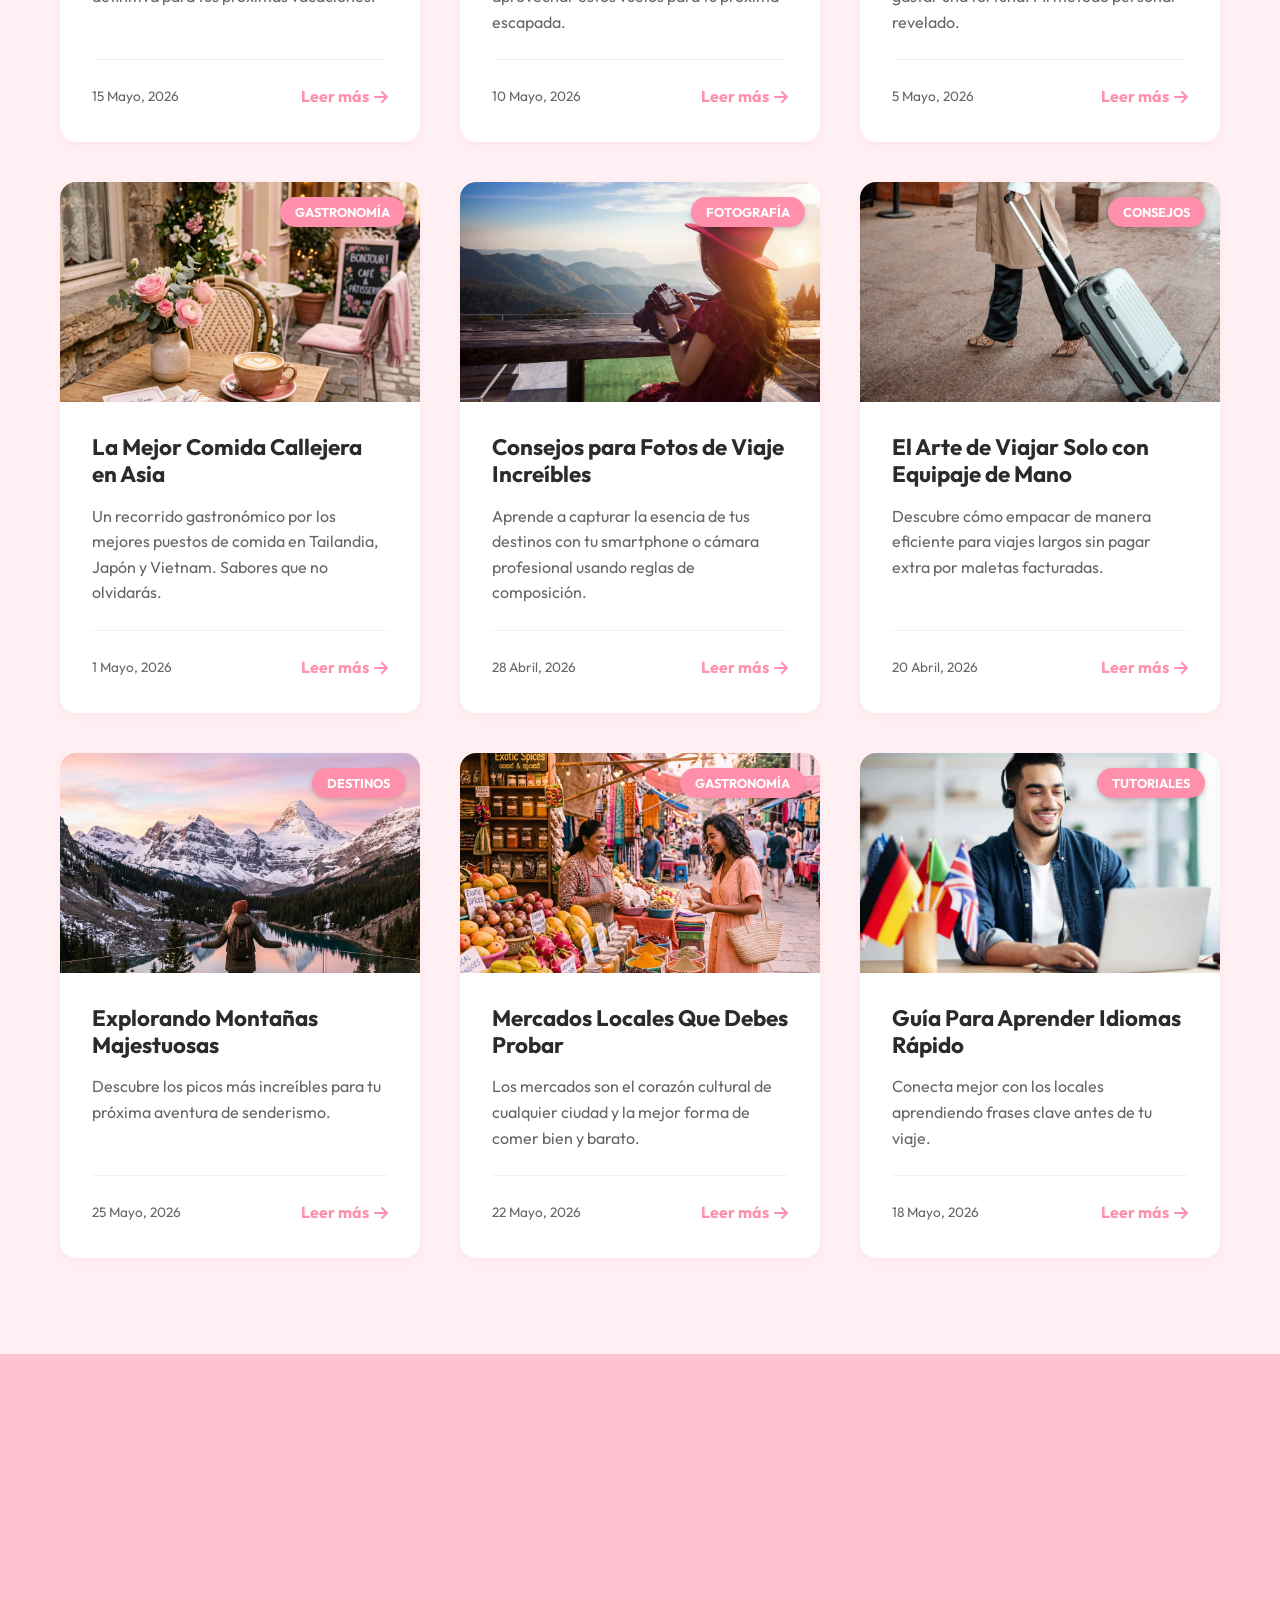
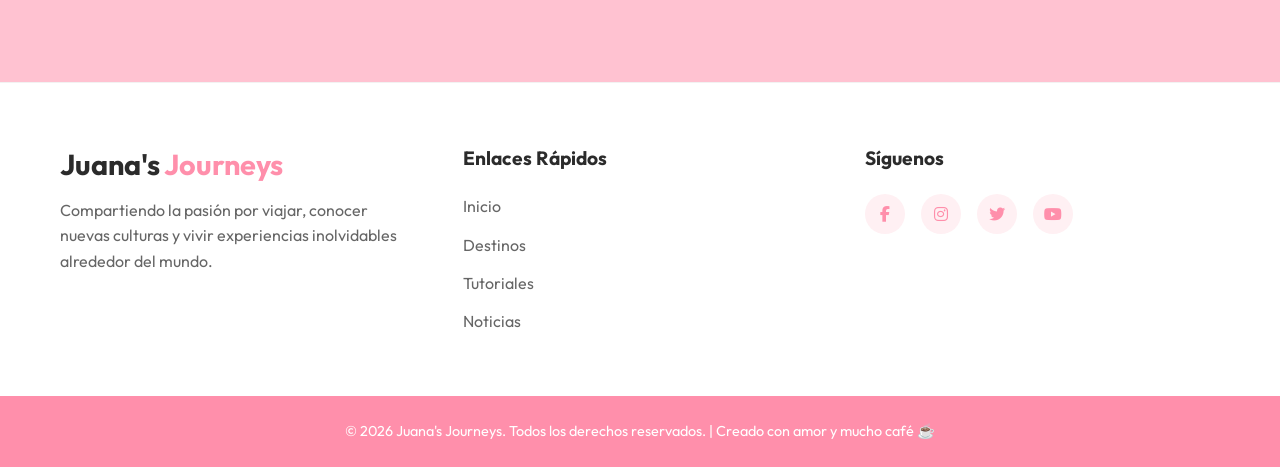
==== commit 31167529: "Update index.html" ====
--- a/index.html
+++ b/index.html
@@ -89,6 +89,16 @@
                     <div class="card-img-wrapper">
                         <img src="assets/images/beach.png" alt="Playa Paraíso" loading="lazy">
                         <span class="category-badge">Destinos</span>
+                        
+<button
+    class="favorite-btn"
+    type="button"
+    aria-label="Añadir a favoritos"
+    aria-pressed="false"
+    title="Añadir a favoritos"
+>
+    <i class="far fa-heart" aria-hidden="true"></i>
+</button>
                     </div>
                     <div class="card-content">
                         <h3>Las 10 Mejores Playas para Visitar este Verano</h3>
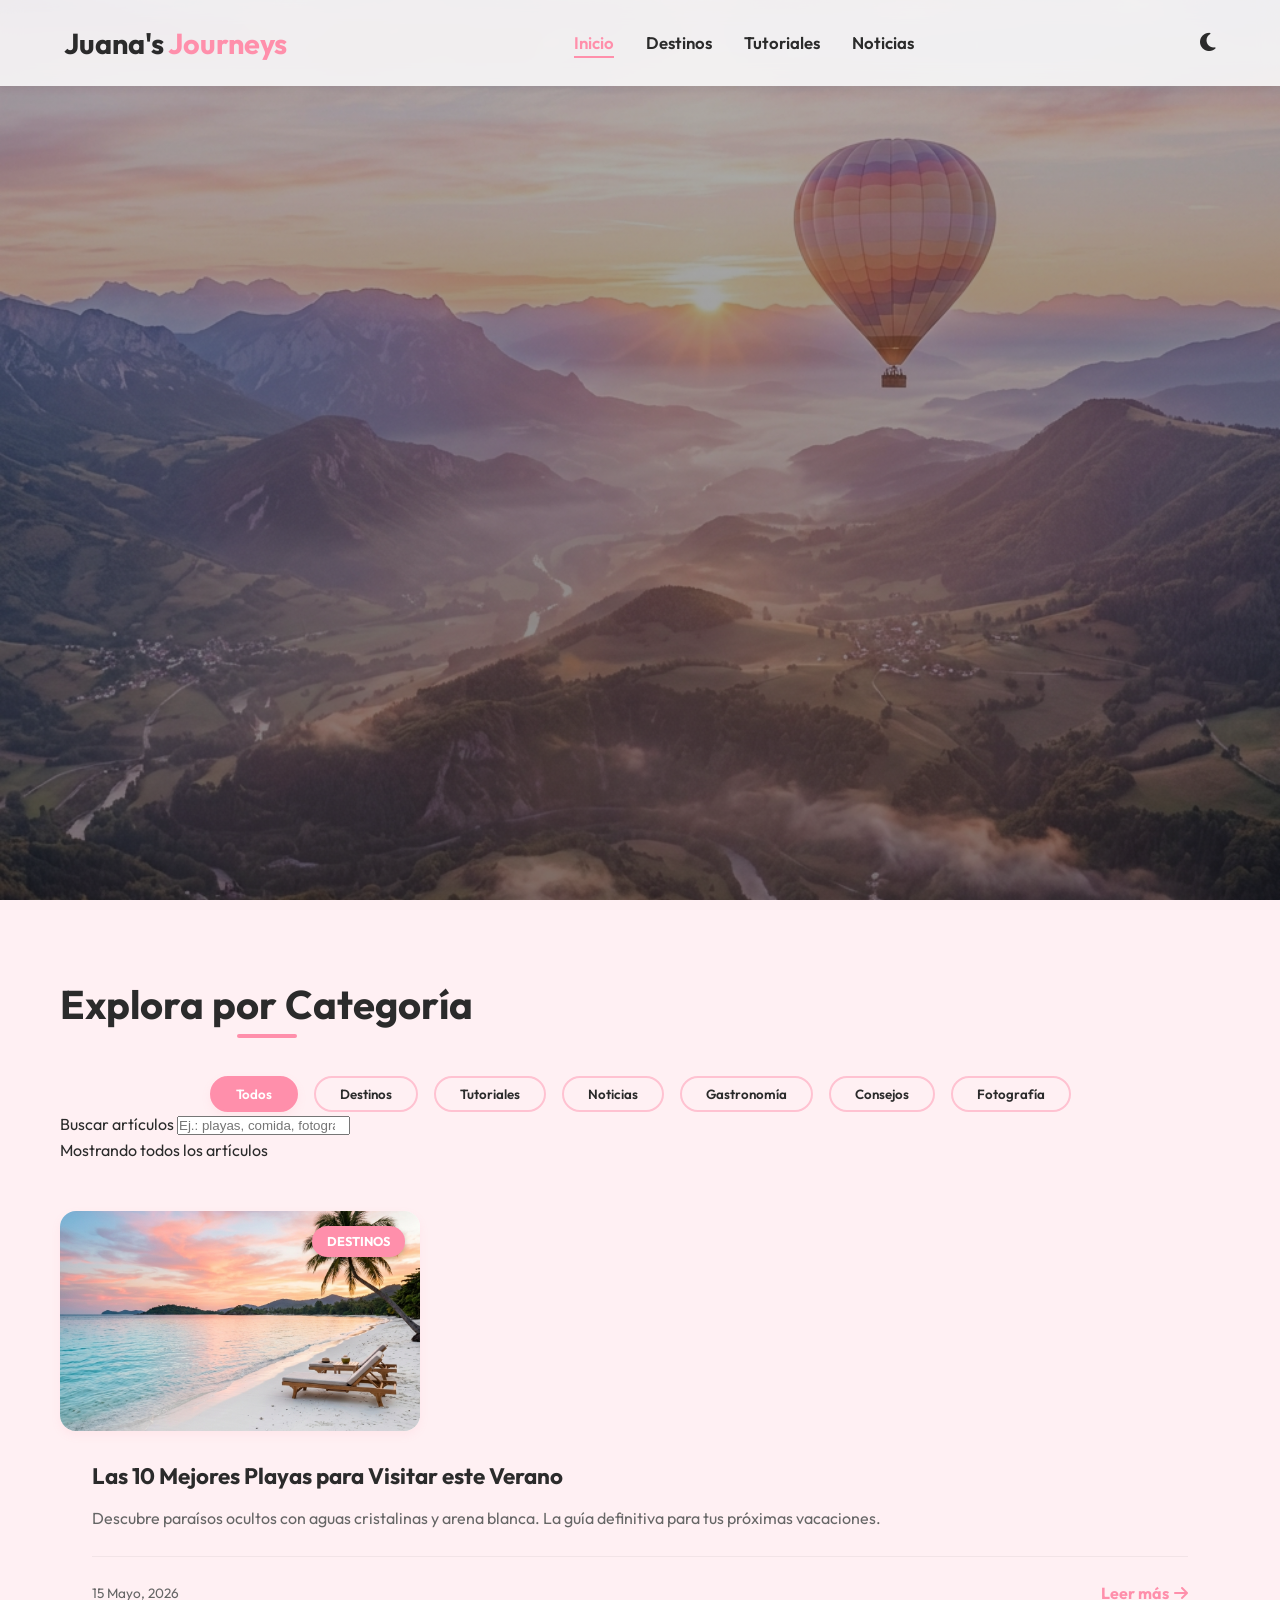
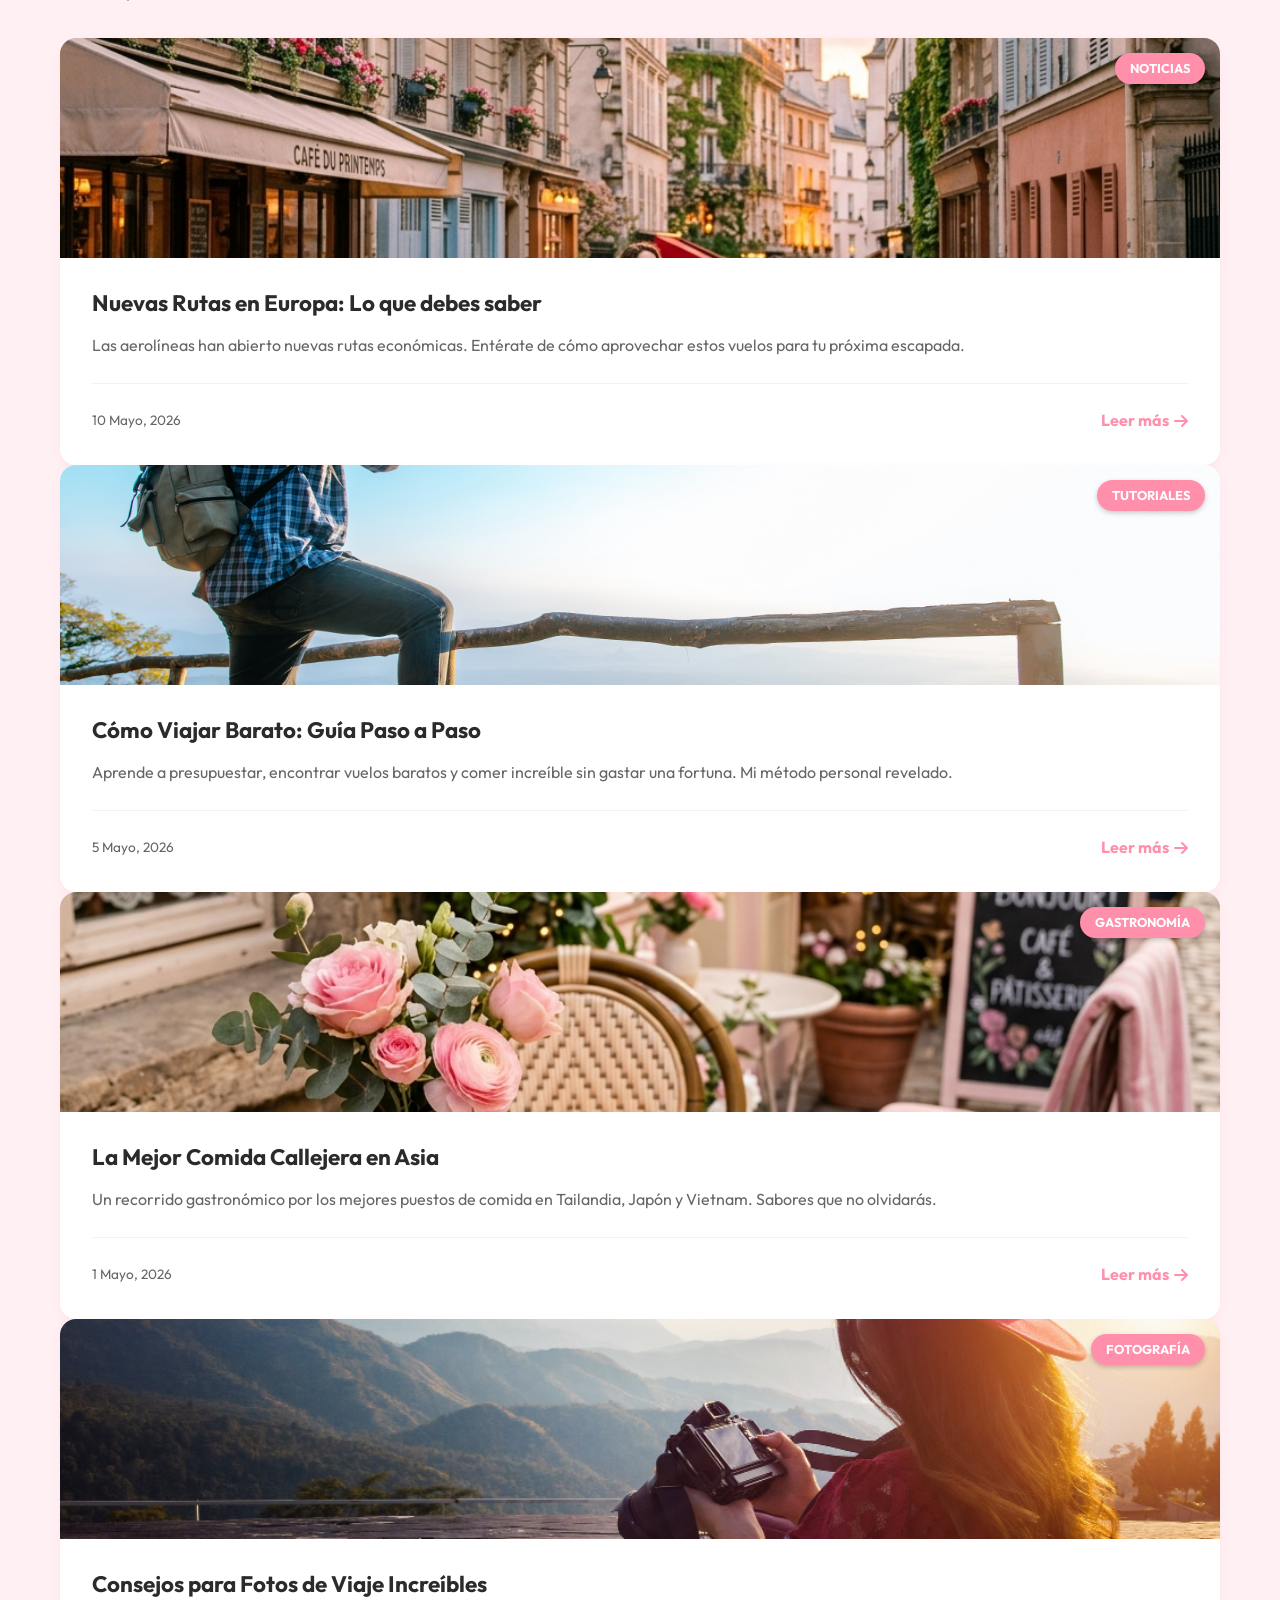
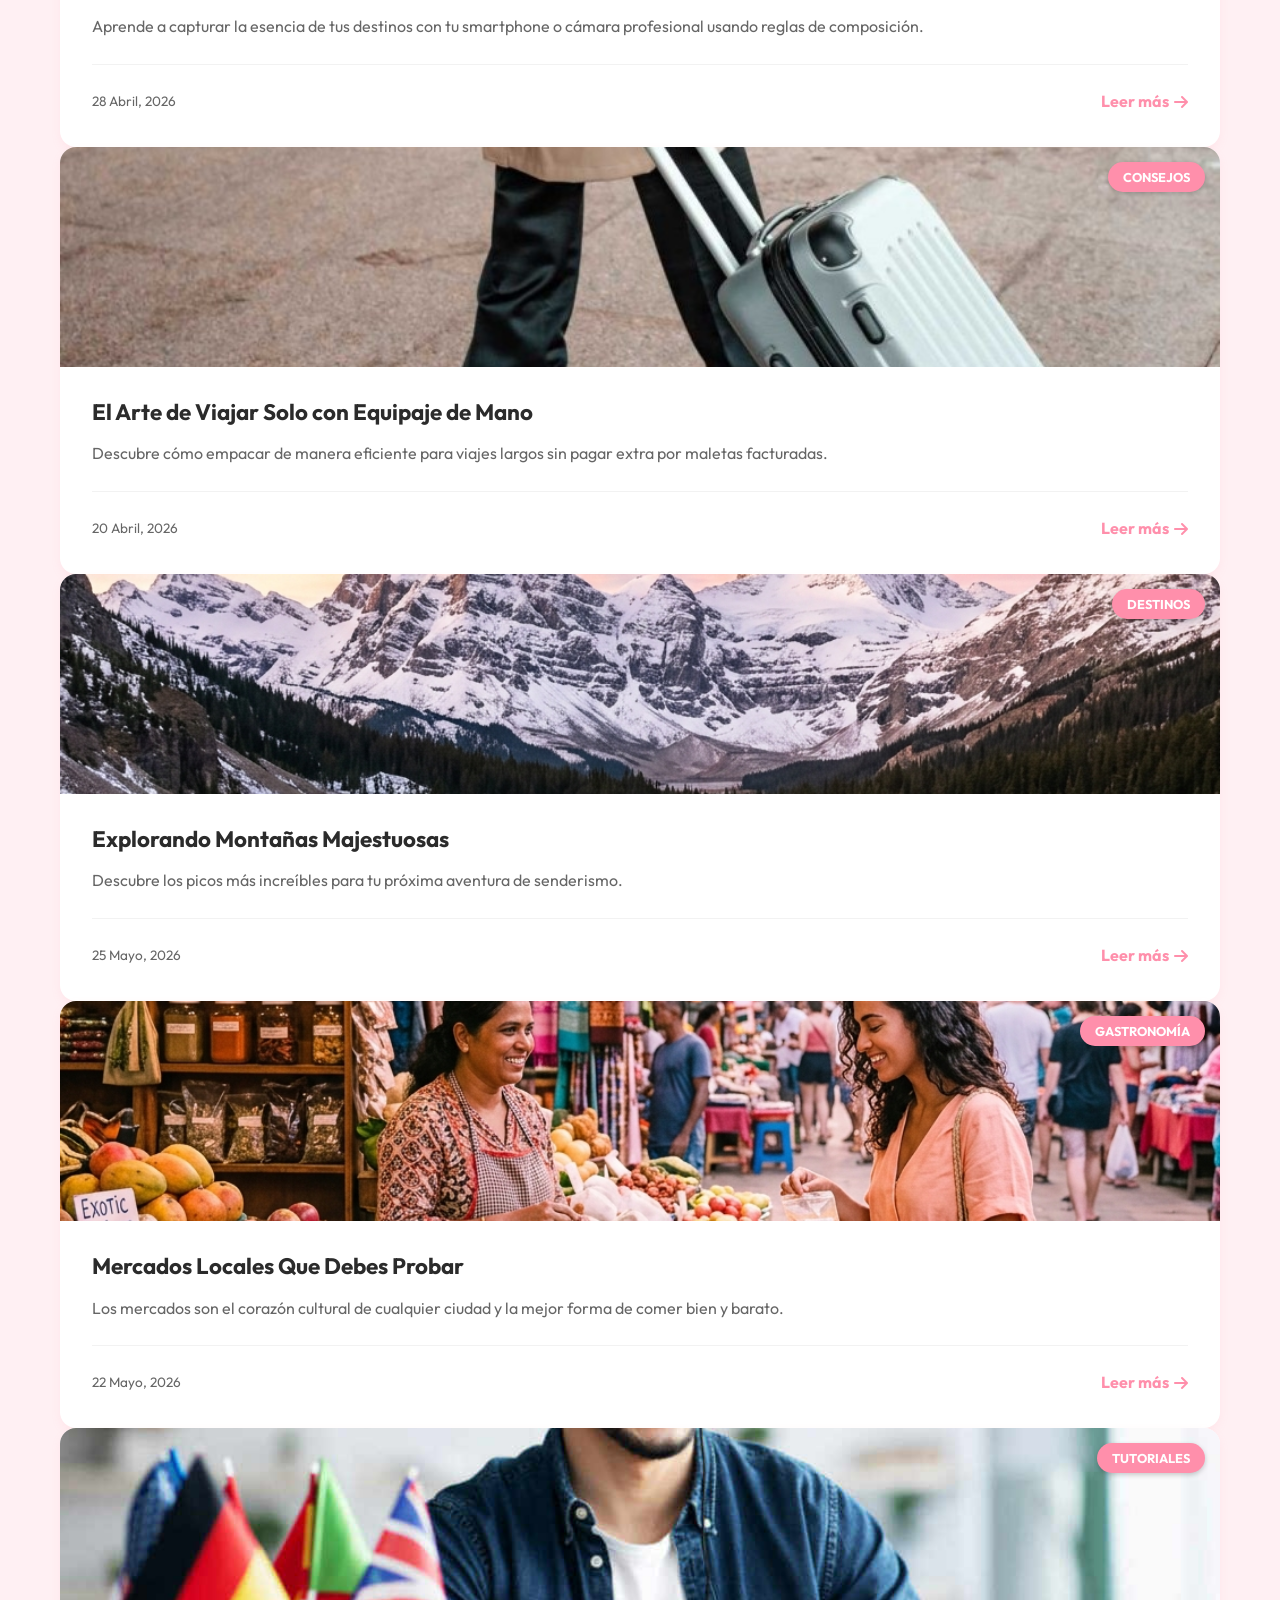
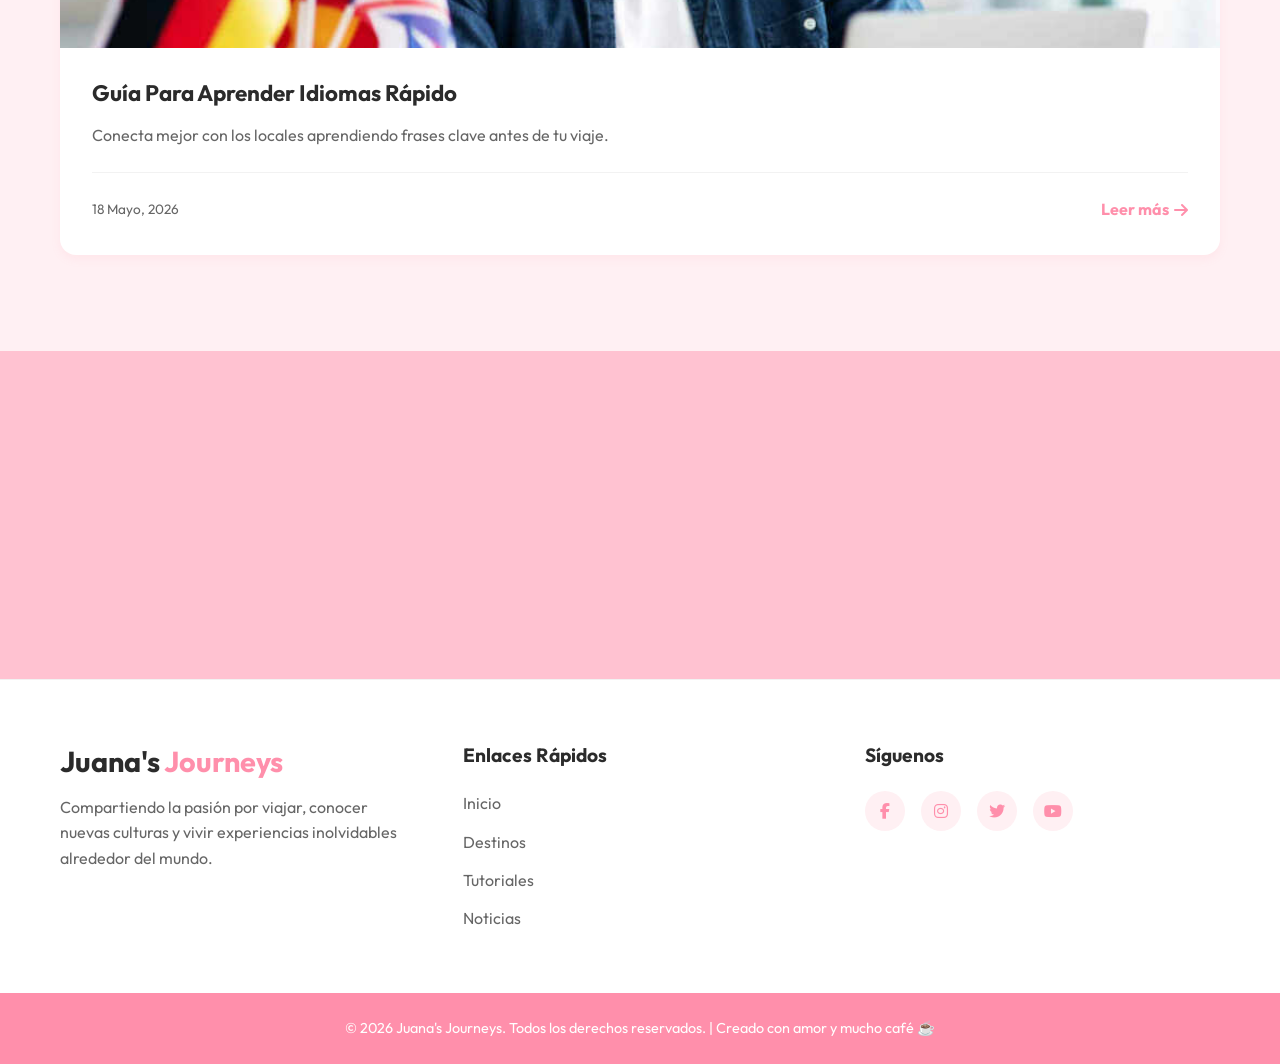
==== commit afacfd3e: "Update index.html" ====
--- a/index.html
+++ b/index.html
@@ -86,19 +86,21 @@
             <div class="grid">
                 <!-- Artículo 1 -->
                 <article class="card" data-category="destinos">
-                    <div class="card-img-wrapper">
-                        <img src="assets/images/beach.png" alt="Playa Paraíso" loading="lazy">
-                        <span class="category-badge">Destinos</span>
-                        
-<button
-    class="favorite-btn"
-    type="button"
-    aria-label="Añadir a favoritos"
-    aria-pressed="false"
-    title="Añadir a favoritos"
->
-    <i class="far fa-heart" aria-hidden="true"></i>
-</button>
+                    
+<div class="card-img-wrapper">
+    <img src="assets/images/beach.png" alt="Playa Paraíso" loading="lazy">
+    <span class="category-badge">Destinos</span>
+
+    <button
+        class="favorite-btn"
+        type="button"
+        aria-label="Añadir a favoritos"
+        aria-pressed="false"
+        title="Añadir a favoritos"
+    >
+        <i class="far fa-heart" aria-hidden="true"></i>
+    </button>
+</div>
                     </div>
                     <div class="card-content">
                         <h3>Las 10 Mejores Playas para Visitar este Verano</h3>
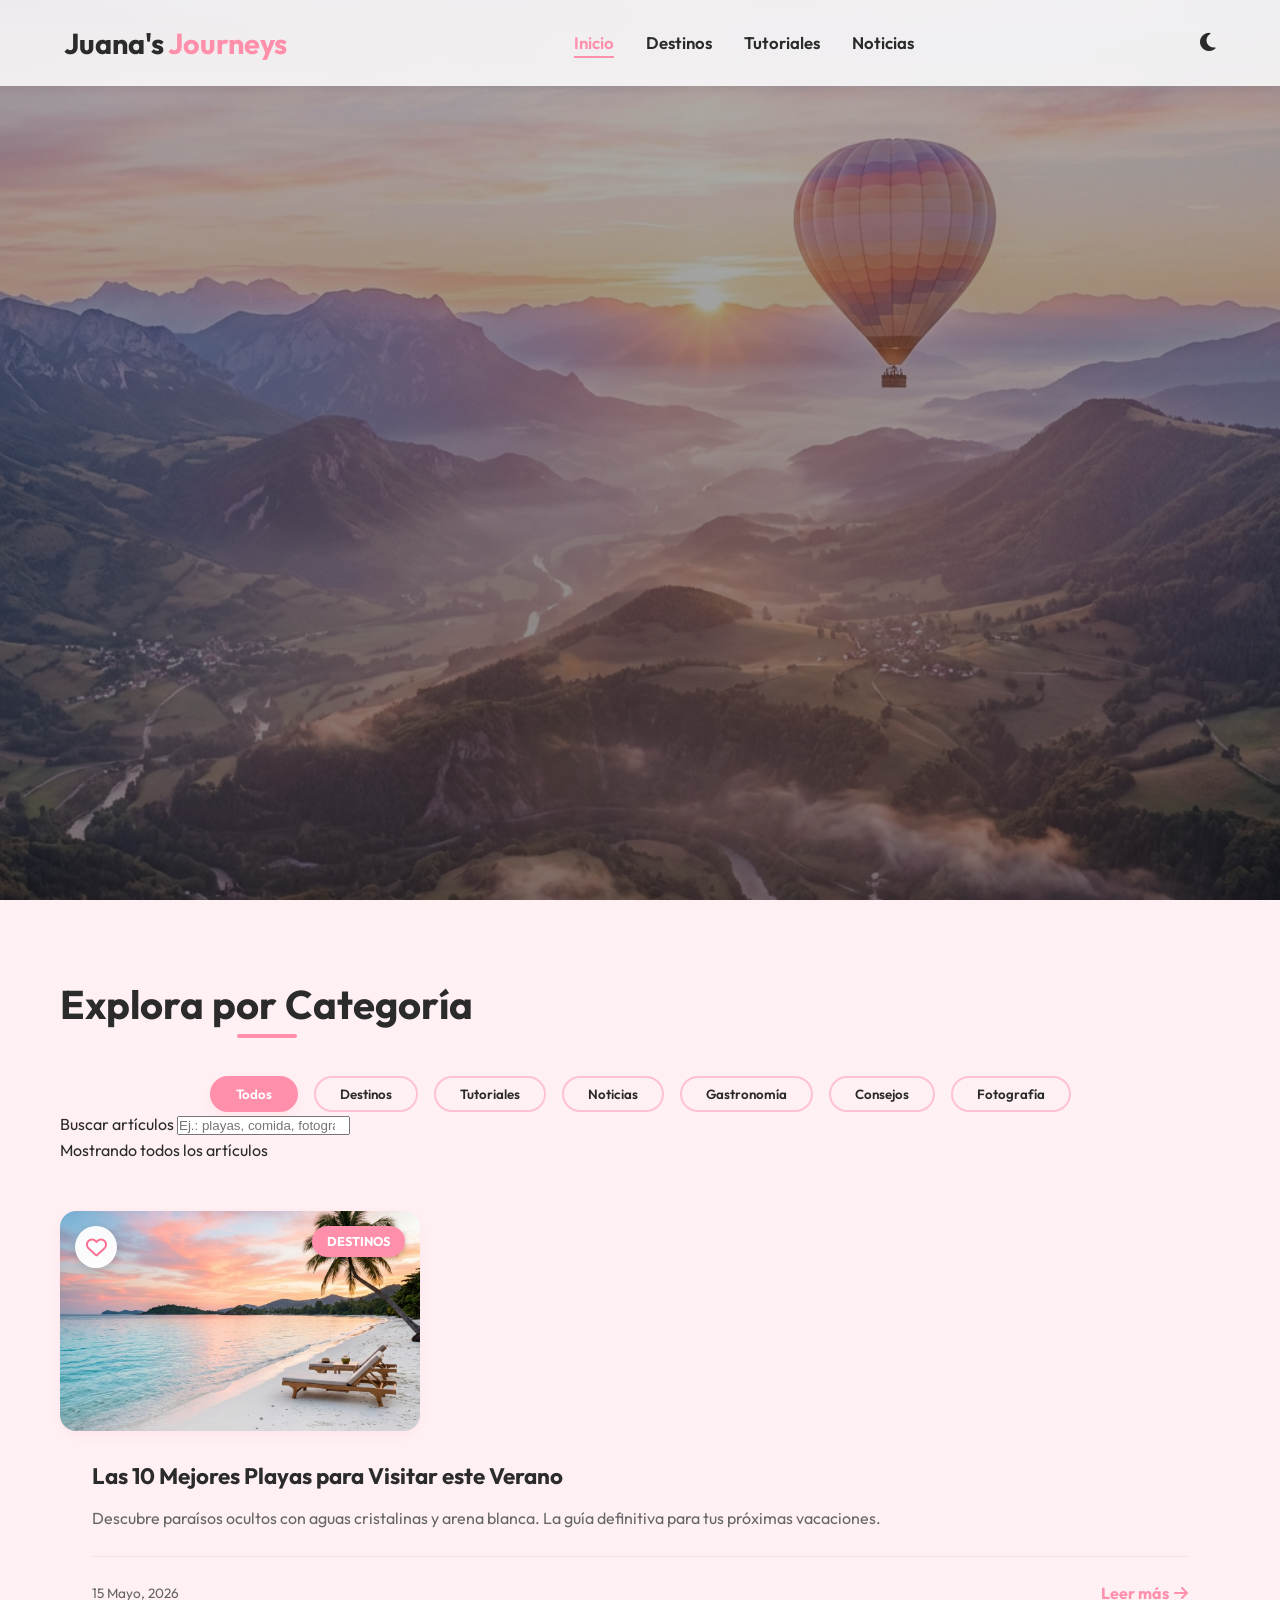
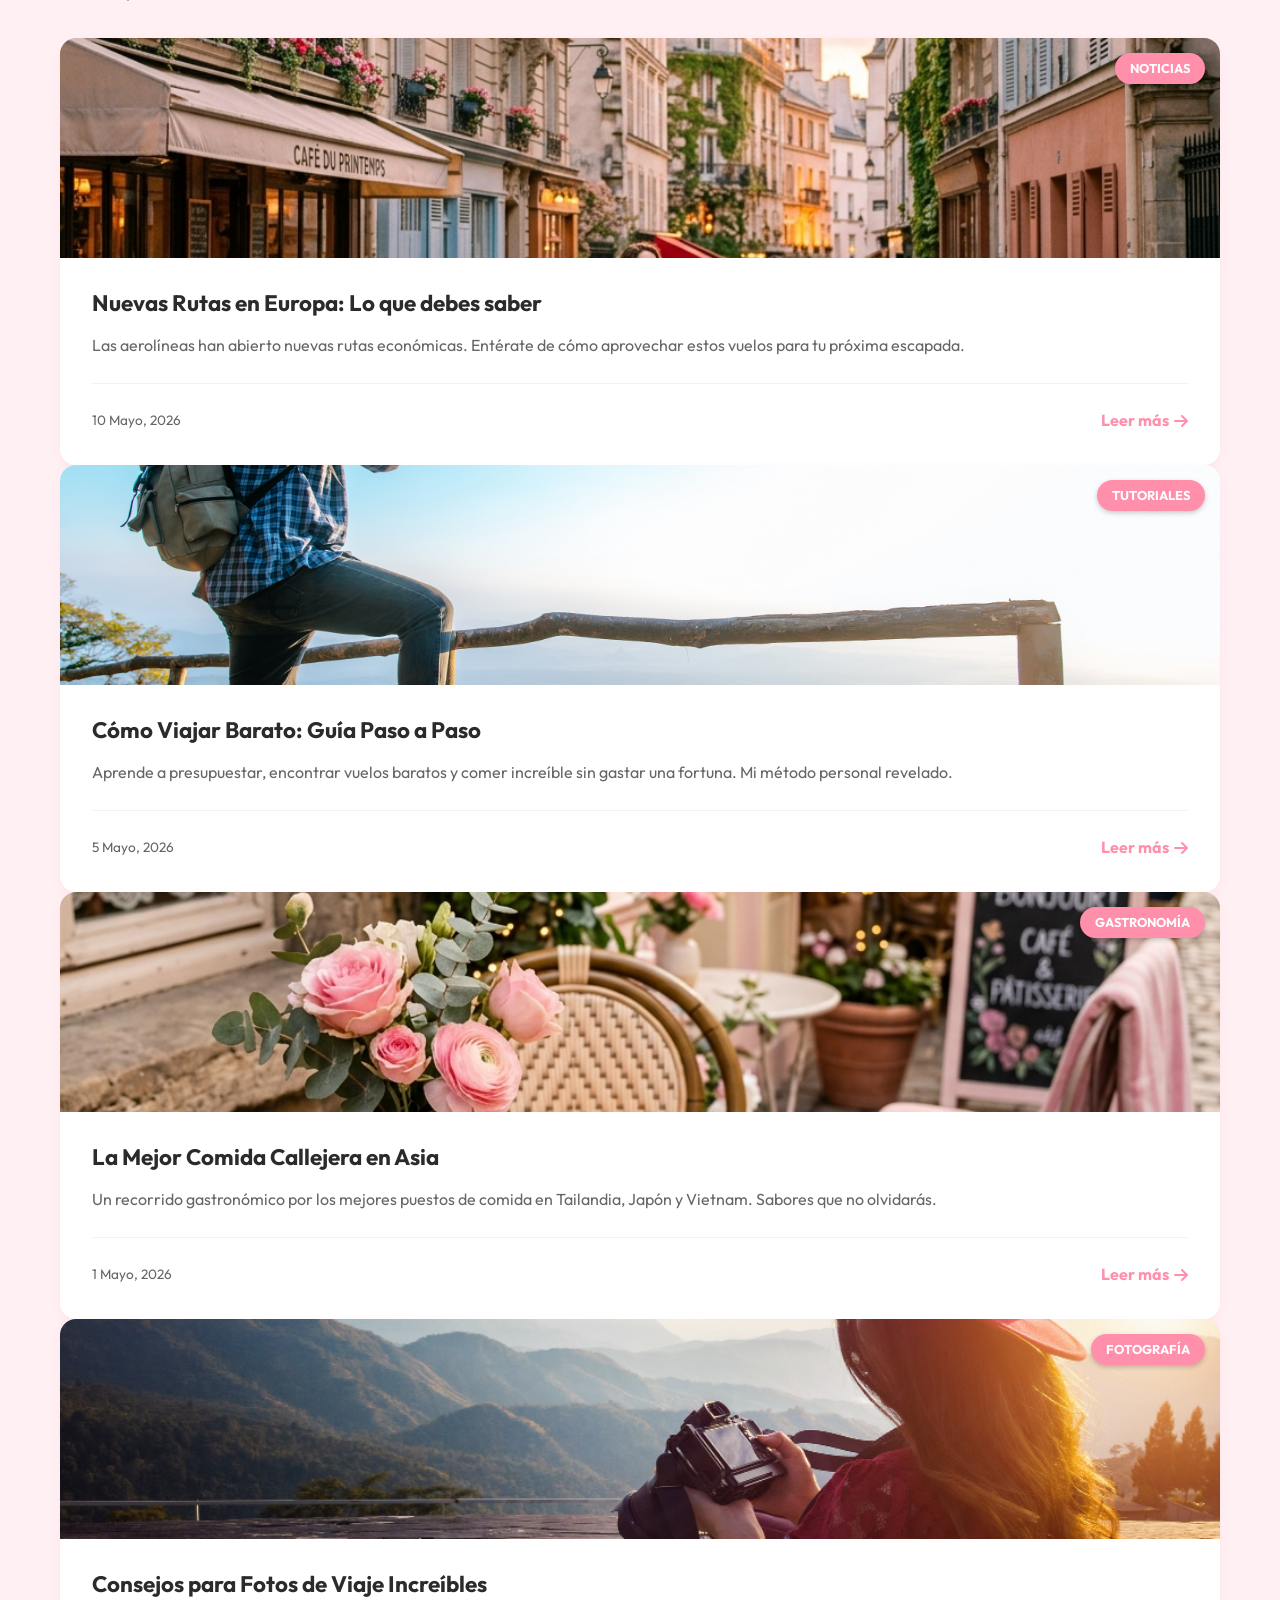
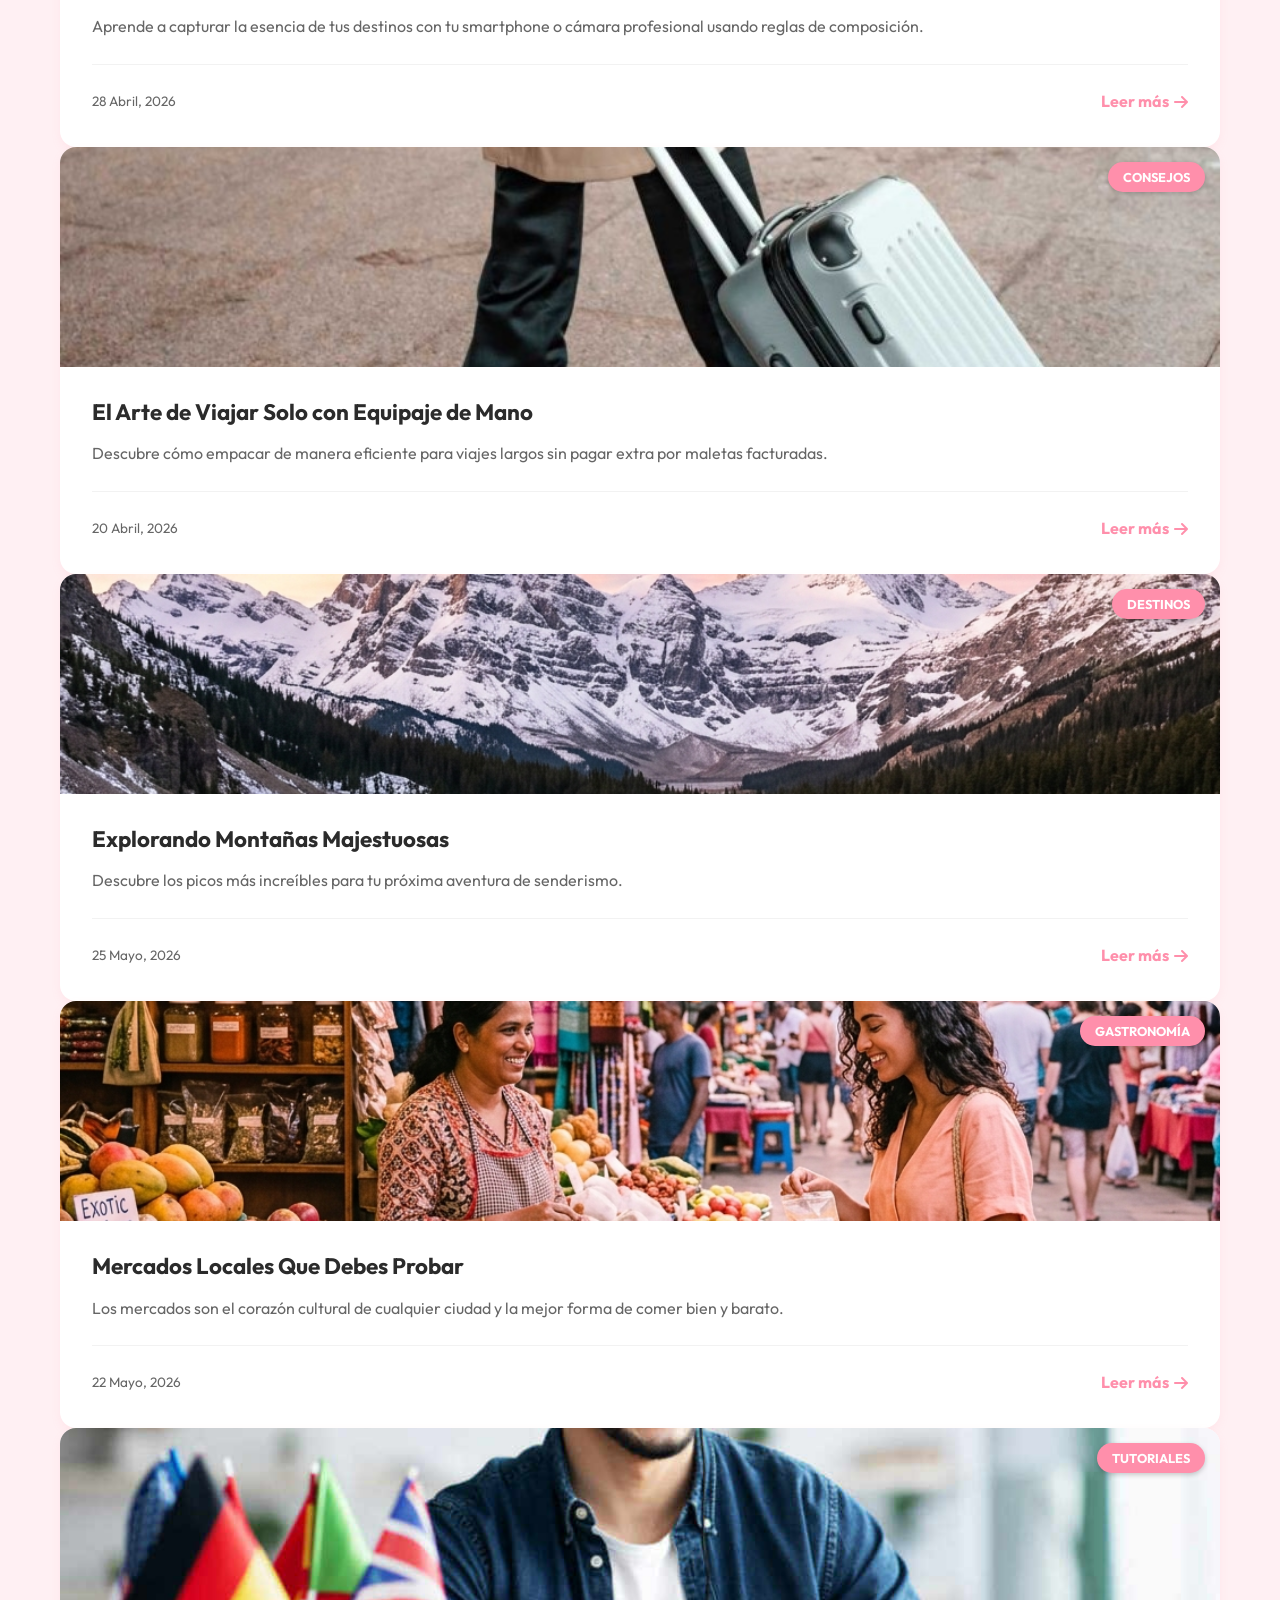
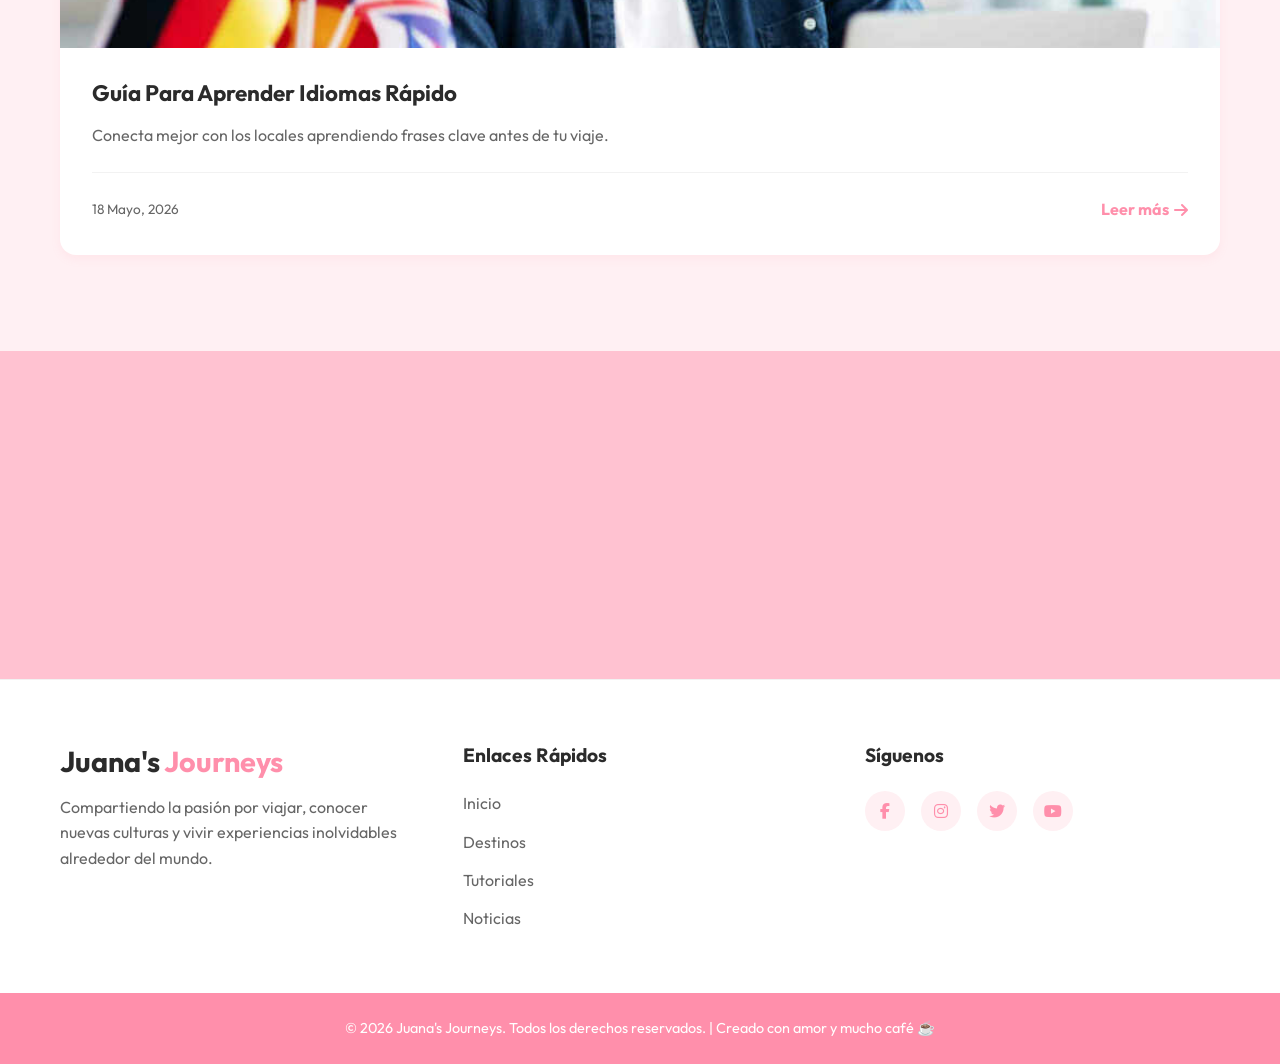
==== commit 8dd53366: "Update index.html" ====
--- a/index.html
+++ b/index.html
@@ -79,7 +79,6 @@
                 Prueba otra búsqueda o selecciona otra categoría.
             </p>
         </section>
-        </section>
 
         <!-- Artículos -->
         <section id="destinos" class="articles container">
--- a/css/style.css
+++ b/css/style.css
@@ -597,3 +597,45 @@
         width: 100%;
     }
 }
+
+/* =========================================
+   BOTÓN DE ARTÍCULOS FAVORITOS
+   ========================================= */
+
+.card-img-wrapper {
+    position: relative;
+}
+
+.favorite-btn {
+    position: absolute;
+    top: 15px;
+    left: 15px;
+    z-index: 2;
+    width: 42px;
+    height: 42px;
+    display: flex;
+    align-items: center;
+    justify-content: center;
+    border: none;
+    border-radius: 50%;
+    background-color: rgba(255, 255, 255, 0.95);
+    color: #FB6F92;
+    font-size: 1.3rem;
+    cursor: pointer;
+    box-shadow: 0 3px 10px rgba(0, 0, 0, 0.15);
+    transition: transform 0.2s ease, background-color 0.2s ease;
+}
+
+.favorite-btn:hover {
+    transform: scale(1.12);
+}
+
+.favorite-btn.is-favorite {
+    background-color: #FB6F92;
+    color: #ffffff;
+}
+
+.favorite-btn:focus-visible {
+    outline: 3px solid #333333;
+    outline-offset: 3px;
+}
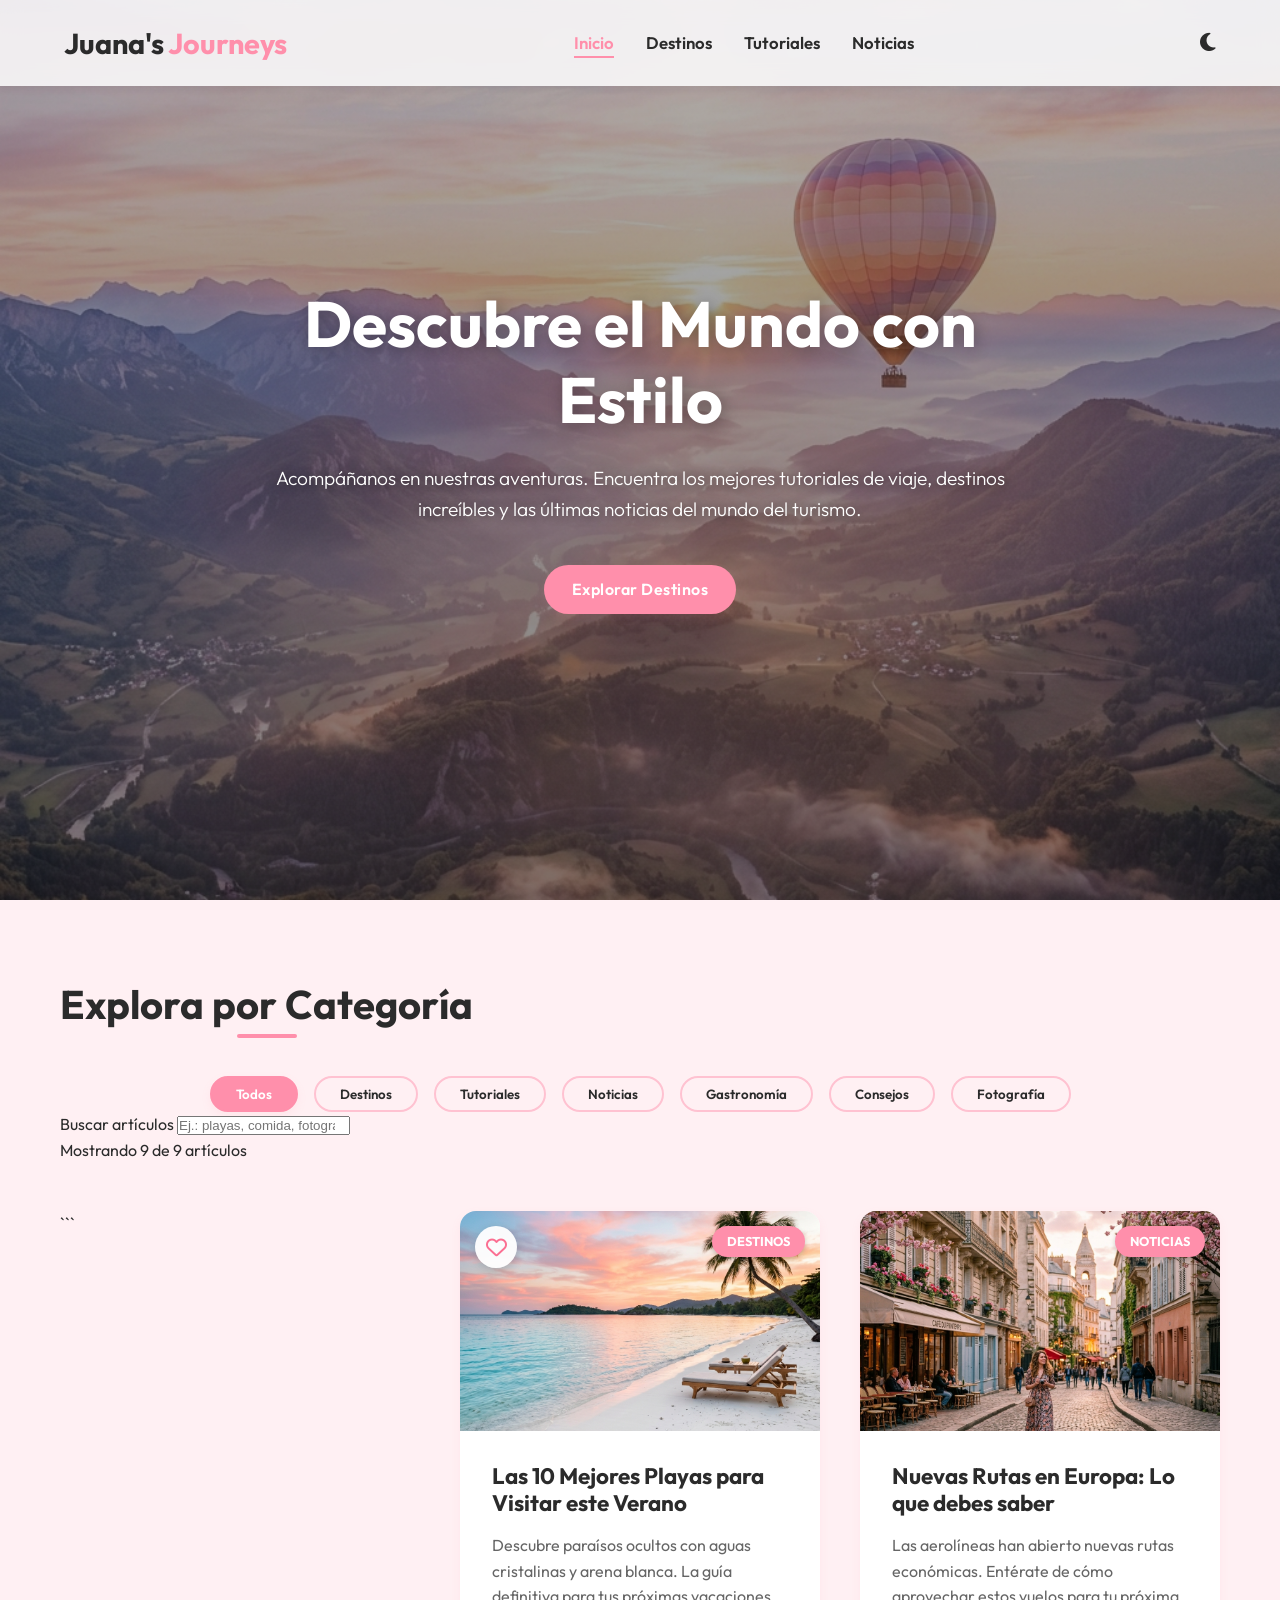
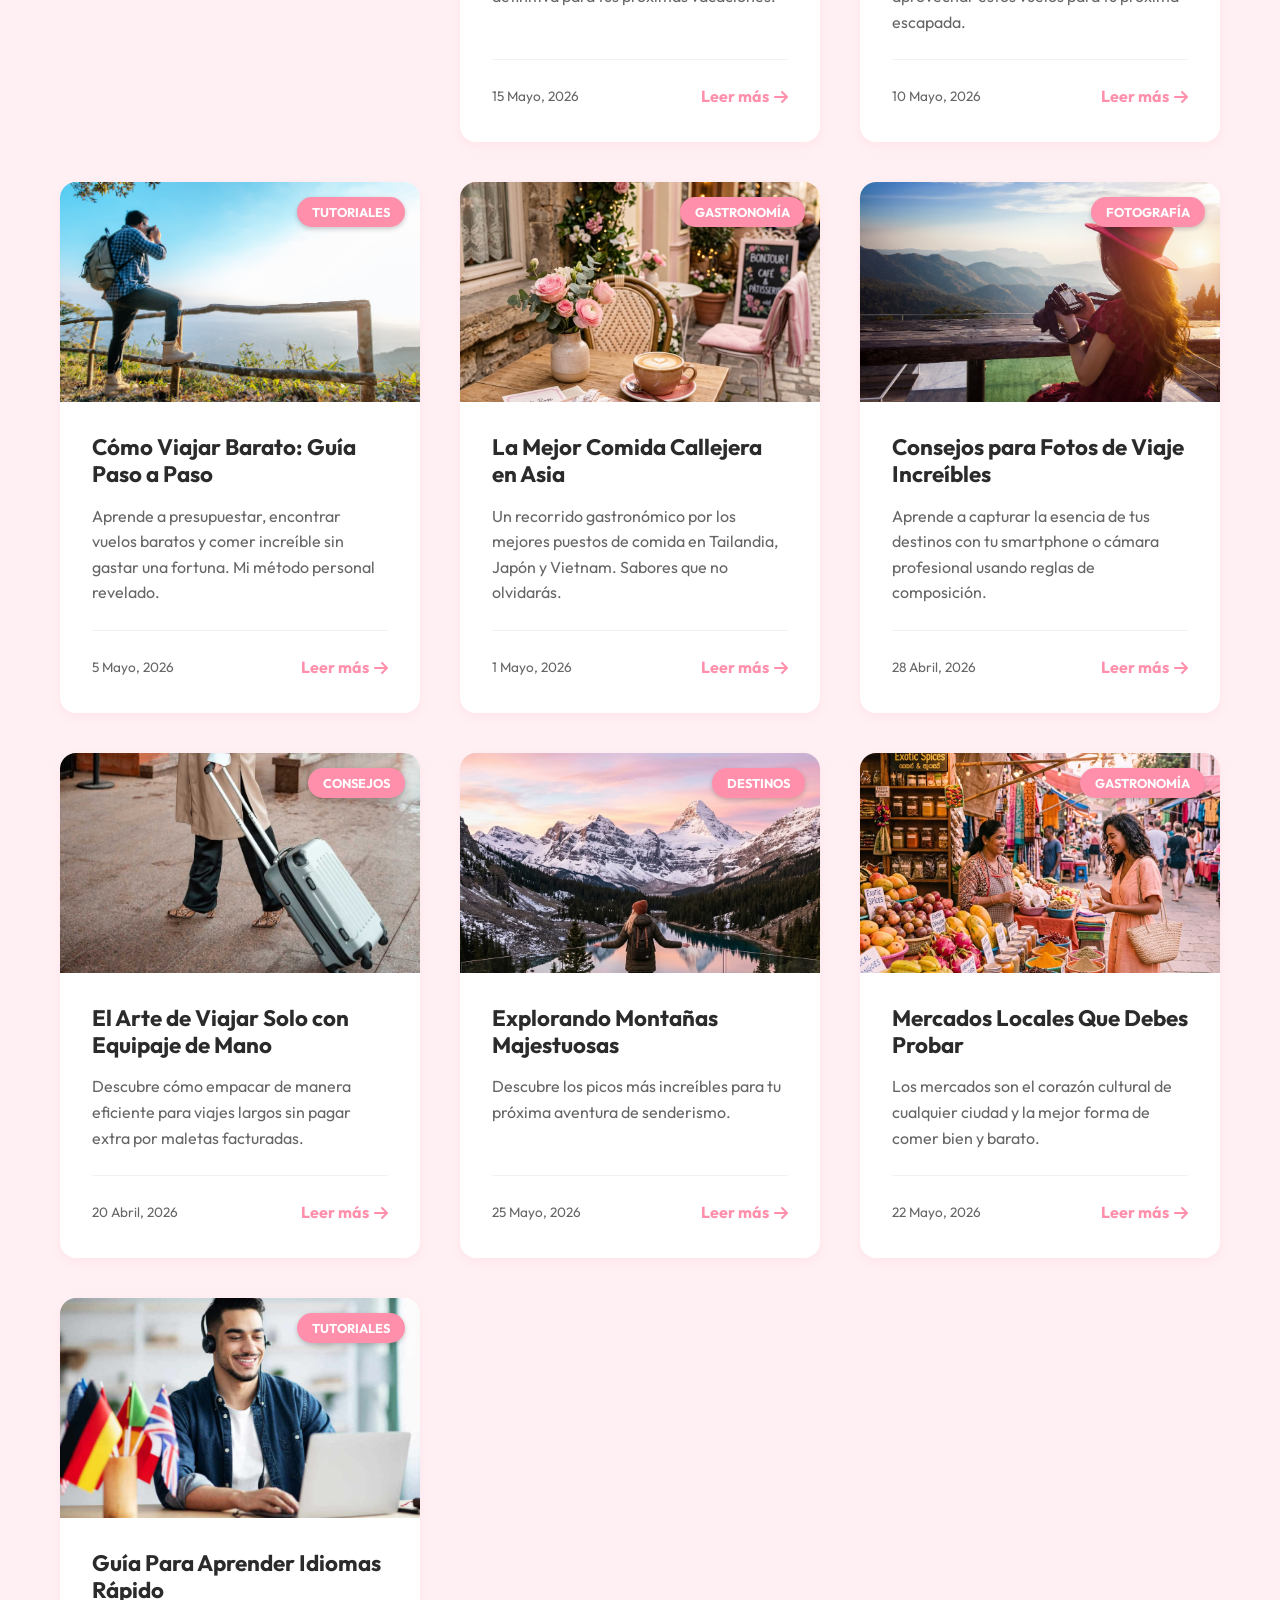
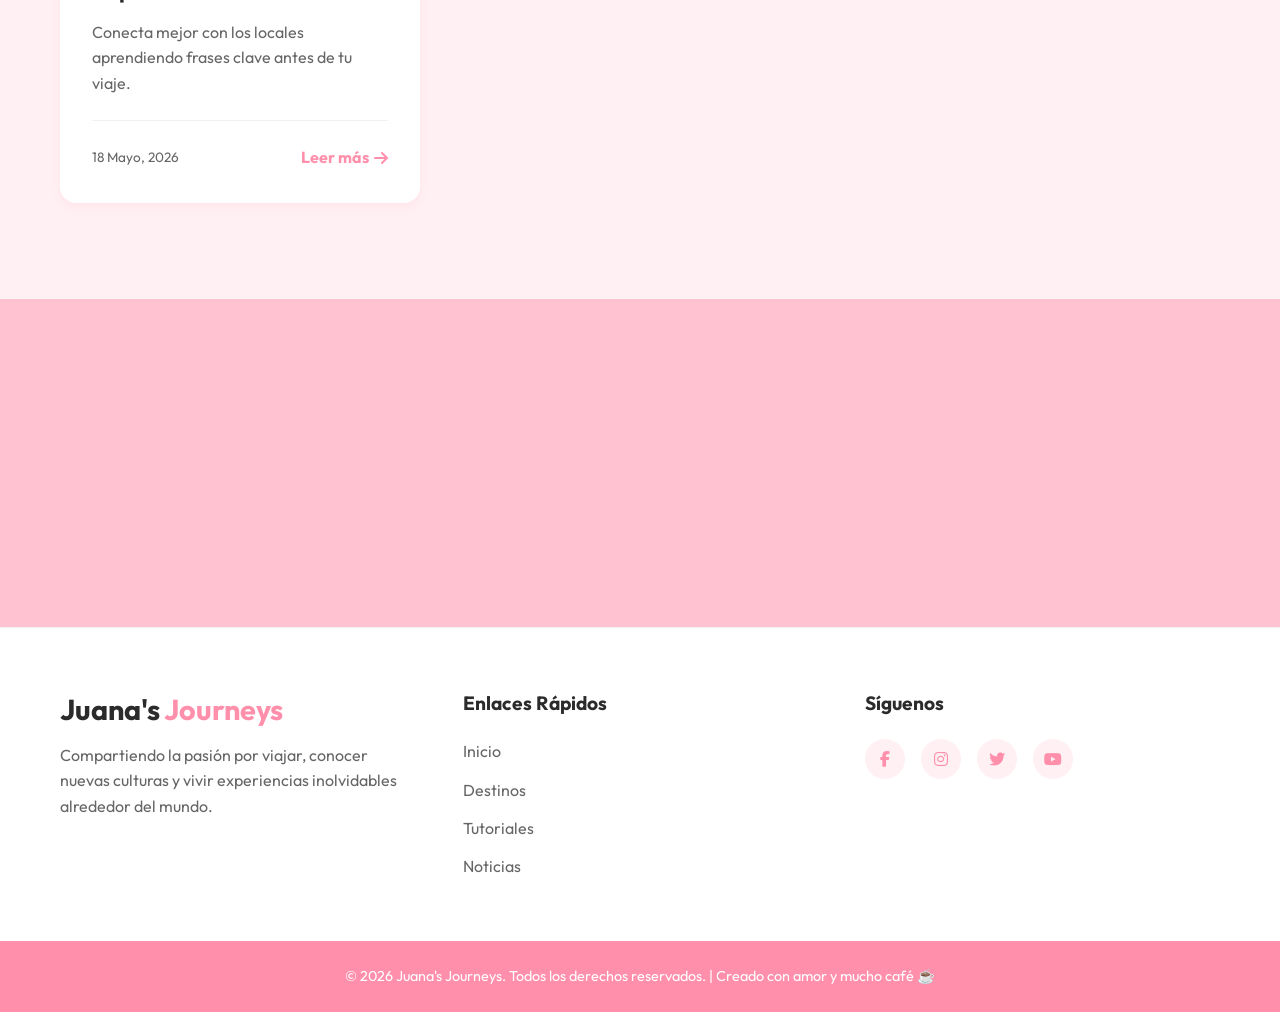
==== commit 19152526: "Update index.html" ====
--- a/index.html
+++ b/index.html
@@ -83,35 +83,37 @@
         <!-- Artículos -->
         <section id="destinos" class="articles container">
             <div class="grid">
-                <!-- Artículo 1 -->
-                <article class="card" data-category="destinos">
-                    
-<div class="card-img-wrapper">
-    <img src="assets/images/beach.png" alt="Playa Paraíso" loading="lazy">
-    <span class="category-badge">Destinos</span>
-
-    <button
-        class="favorite-btn"
-        type="button"
-        aria-label="Añadir a favoritos"
-        aria-pressed="false"
-        title="Añadir a favoritos"
-    >
-        <i class="far fa-heart" aria-hidden="true"></i>
-    </button>
-</div>
-                    </div>
-                    <div class="card-content">
-                        <h3>Las 10 Mejores Playas para Visitar este Verano</h3>
-                        <p>Descubre paraísos ocultos con aguas cristalinas y arena blanca. La guía definitiva para tus
-                            próximas vacaciones.</p>
-                        <div class="card-footer">
-                            <span class="date">15 Mayo, 2026</span>
-                            <a href="playas.html" class="read-more">Leer más <i class="fas fa-arrow-right"></i></a>
-                        </div>
-                    </div>
-                </article>
-
+                ```
+            <!-- Artículo 1 -->
+            <article class="card" data-category="destinos">
+                <div class="card-img-wrapper">
+                    <img src="assets/images/beach.png" alt="Playa Paraíso" loading="lazy">
+                    <span class="category-badge">Destinos</span>
+
+                    <button
+                        class="favorite-btn"
+                        type="button"
+                        data-favorite-id="playas"
+                        aria-label="Añadir a favoritos"
+                        aria-pressed="false"
+                        title="Añadir a favoritos">
+                        <i class="far fa-heart" aria-hidden="true"></i>
+                    </button>
+                </div>
+
+                <div class="card-content">
+                    <h3>Las 10 Mejores Playas para Visitar este Verano</h3>
+                    <p>Descubre paraísos ocultos con aguas cristalinas y arena blanca. La guía definitiva para tus próximas vacaciones.</p>
+
+                    <div class="card-footer">
+                        <span class="date">15 Mayo, 2026</span>
+                        <a href="playas.html" class="read-more">
+                            Leer más <i class="fas fa-arrow-right"></i>
+                        </a>
+                    </div>
+                </div>
+                
+            </article>
                 <!-- Artículo 2 -->
                 <article class="card" data-category="noticias">
                     <div class="card-img-wrapper">
--- a/css/style.css
+++ b/css/style.css
@@ -639,3 +639,8 @@
     outline: 3px solid #333333;
     outline-offset: 3px;
 }
+
+/* Los artículos ocultos por los filtros no deben mostrarse */
+.card[hidden] {
+    display: none !important;
+}
